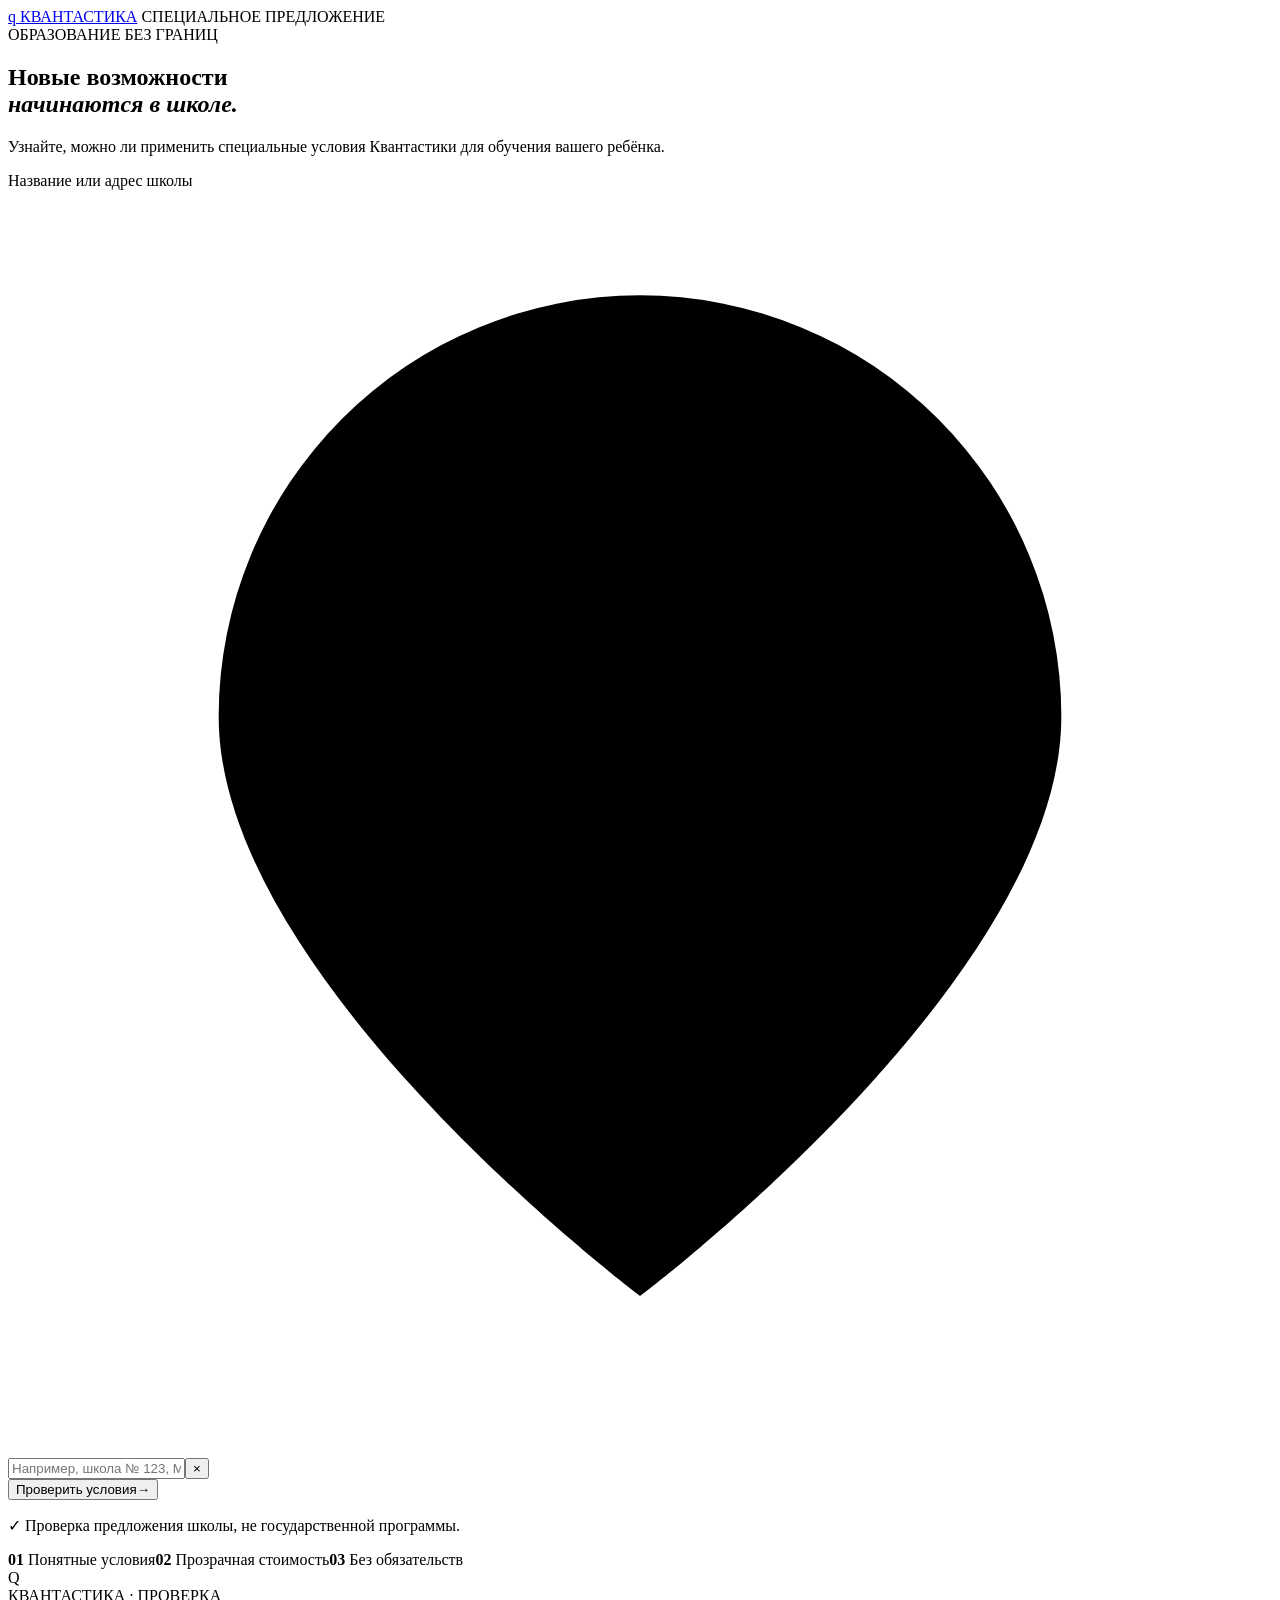
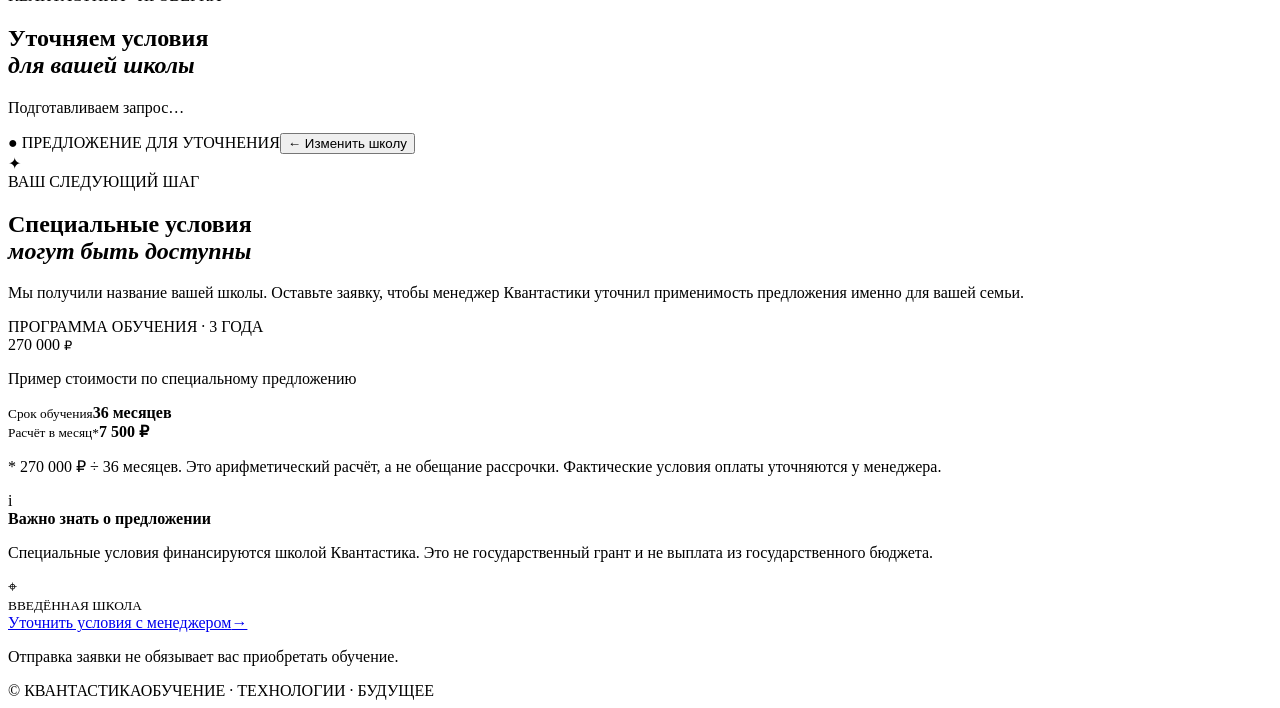
==== index.html @ 28f3853d "Add index.html" ====
<!doctype html>
<html lang="ru">
<head>
  <meta charset="UTF-8"><meta name="viewport" content="width=device-width,initial-scale=1">
  <meta name="theme-color" content="#090b12">
  <meta name="description" content="Проверьте доступность специальных условий обучения в Квантастике.">
  <title>Квантастика — специальные условия обучения</title>
  <link rel="preconnect" href="https://fonts.googleapis.com"><link rel="preconnect" href="https://fonts.gstatic.com" crossorigin>
  <link href="https://fonts.googleapis.com/css2?family=Manrope:wght@400;500;600;700;800&display=swap" rel="stylesheet">
  <link rel="stylesheet" href="styles.css">
</head>
<body>
  <div class="glow glow-a"></div><div class="glow glow-b"></div>
  <header class="topbar"><a class="brand" href="#"><span class="brand-icon">q</span> КВАНТАСТИКА</a><span class="top-label"><i></i> СПЕЦИАЛЬНОЕ ПРЕДЛОЖЕНИЕ</span></header>
  <main>
    <section class="hero" id="hero">
      <div class="eyebrow"><span></span> ОБРАЗОВАНИЕ БЕЗ ГРАНИЦ</div>
      <h1>Новые возможности<br><em>начинаются в школе.</em></h1>
      <p class="lead">Узнайте, можно ли применить специальные условия Квантастики для обучения вашего ребёнка.</p>
      <div class="search-card">
        <label for="school">Название или адрес школы</label>
        <div class="input-wrap"><svg viewBox="0 0 24 24"><path d="M20 10c0 5-8 11-8 11S4 15 4 10a8 8 0 1 1 16 0Z"/><circle cx="12" cy="10" r="2.5"/></svg><input id="school" placeholder="Например, школа № 123, Москва" autocomplete="off"><button id="clear" aria-label="Очистить">×</button></div>
        <button class="primary" id="check"><span>Проверить условия</span><b>→</b></button>
        <p class="fineprint">✓ Проверка предложения школы, не государственной программы.</p>
      </div>
      <div class="trust"><span><b>01</b> Понятные условия</span><span><b>02</b> Прозрачная стоимость</span><span><b>03</b> Без обязательств</span></div>
    </section>
    <section class="checking hidden" id="checking" aria-live="polite">
      <div class="orb"><div class="orb-core">Q</div><div class="ring"></div></div><div class="eyebrow centered">КВАНТАСТИКА · ПРОВЕРКА</div>
      <h2>Уточняем условия<br><em>для вашей школы</em></h2><p class="school-name" id="checkingName"></p>
      <div class="progress"><span id="progress"></span></div><p class="muted" id="status">Подготавливаем запрос…</p>
    </section>
    <section class="result hidden" id="result" aria-live="polite">
      <div class="result-nav"><span class="pill">● ПРЕДЛОЖЕНИЕ ДЛЯ УТОЧНЕНИЯ</span><button id="back" class="back">← Изменить школу</button></div>
      <div class="result-intro"><div class="spark">✦</div><div class="eyebrow centered">ВАШ СЛЕДУЮЩИЙ ШАГ</div><h2>Специальные условия<br><em>могут быть доступны</em></h2><p class="lead">Мы получили название вашей школы. Оставьте заявку, чтобы менеджер Квантастики уточнил применимость предложения именно для вашей семьи.</p></div>
      <div class="offer"><div class="offer-label">ПРОГРАММА ОБУЧЕНИЯ · 3 ГОДА</div><div class="price">270 000 <small>₽</small></div><p class="price-sub">Пример стоимости по специальному предложению</p><div class="offer-line"></div><div class="stats"><div><small>Срок обучения</small><strong>36 месяцев</strong></div><div><small>Расчёт в месяц*</small><strong>7 500 ₽</strong></div></div><p class="calc-note">* 270 000 ₽ ÷ 36 месяцев. Это арифметический расчёт, а не обещание рассрочки. Фактические условия оплаты уточняются у менеджера.</p></div>
      <div class="notice"><span class="info">i</span><div><strong>Важно знать о предложении</strong><p>Специальные условия финансируются школой Квантастика. Это не государственный грант и не выплата из государственного бюджета.</p></div></div>
      <div class="school-chip"><span>⌖</span><div><small>ВВЕДЁННАЯ ШКОЛА</small><strong id="resultName"></strong></div></div>
      <a class="primary contact" href="mailto:hello@kvantastika.ru?subject=Уточнение%20специальных%20условий"><span>Уточнить условия с менеджером</span><b>→</b></a><p class="endnote">Отправка заявки не обязывает вас приобретать обучение.</p>
    </section>
  </main>
  <footer><span>© КВАНТАСТИКА</span><span>ОБУЧЕНИЕ · ТЕХНОЛОГИИ · БУДУЩЕЕ</span></footer>
  <script src="app.js"></script>
</body></html>
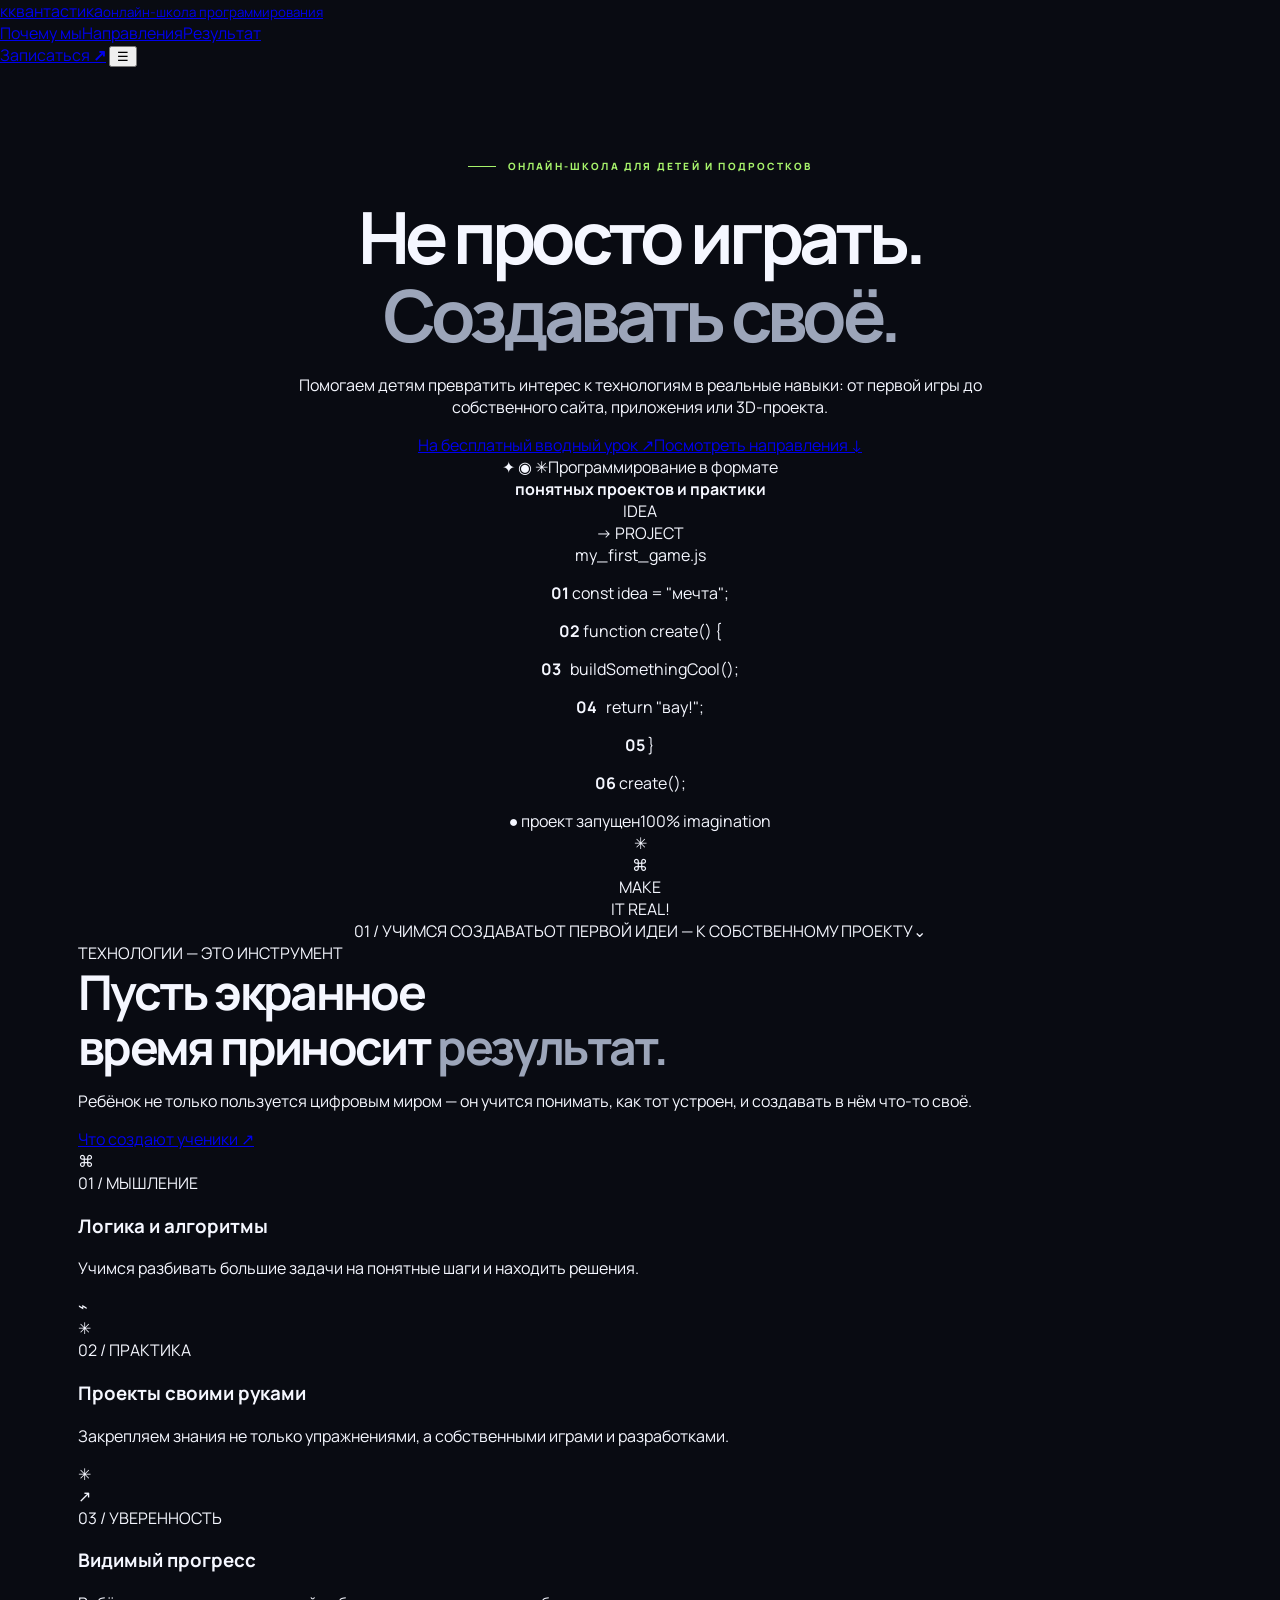
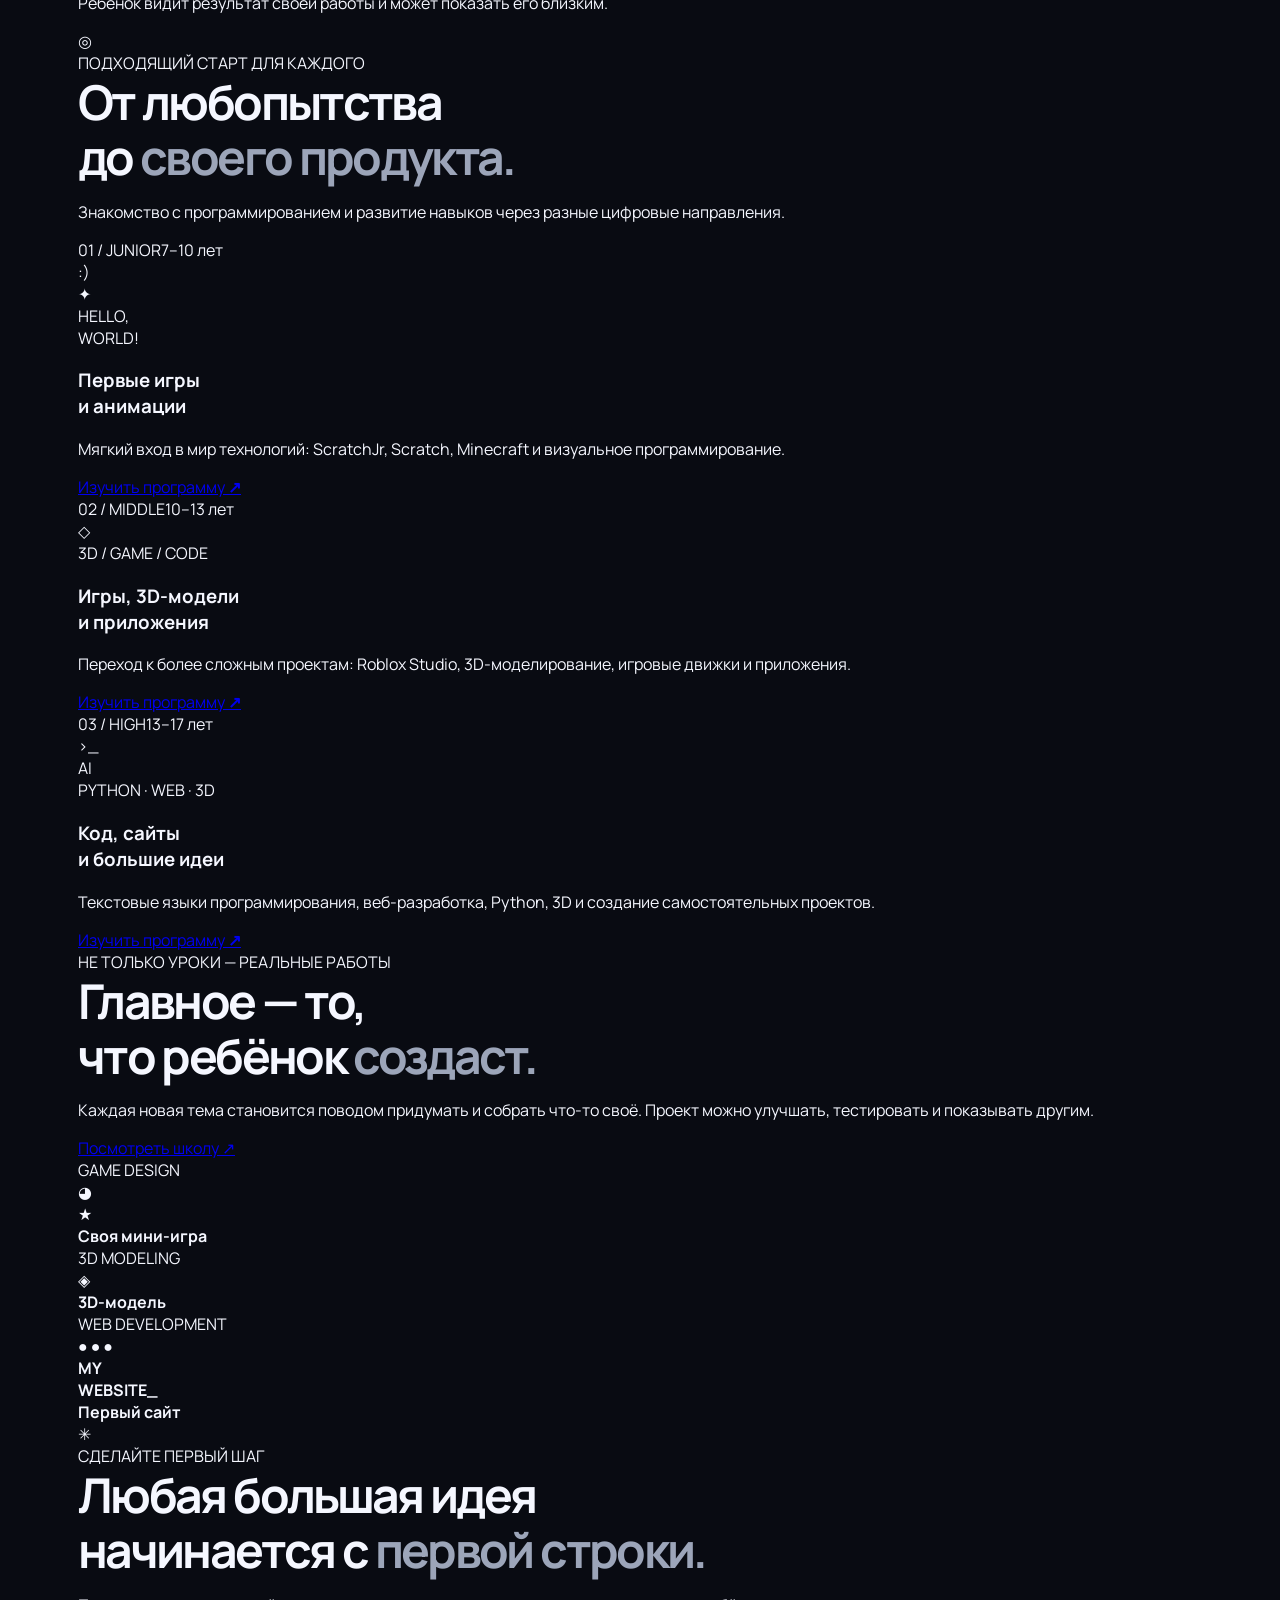
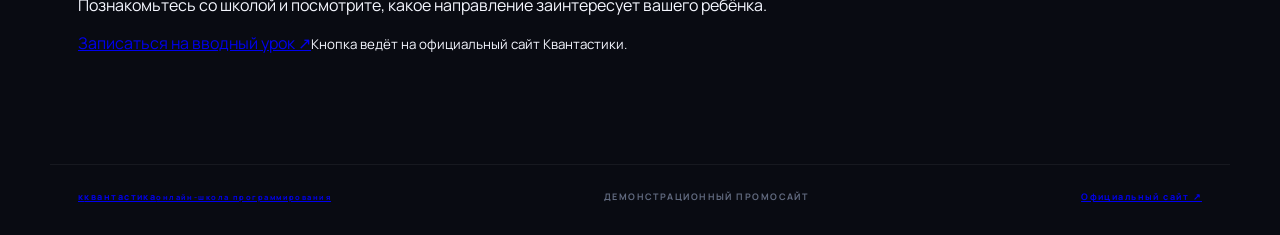
==== commit 3acd5301: "Redesign landing page inspired by Kvantastika brand" ====
--- a/index.html
+++ b/index.html
@@ -2,43 +2,65 @@
 <html lang="ru">
 <head>
   <meta charset="UTF-8"><meta name="viewport" content="width=device-width,initial-scale=1">
-  <meta name="theme-color" content="#090b12">
-  <meta name="description" content="Проверьте доступность специальных условий обучения в Квантастике.">
-  <title>Квантастика — специальные условия обучения</title>
+  <meta name="theme-color" content="#f7f5ef">
+  <meta name="description" content="Квантастика — онлайн-школа программирования для детей. Игры, сайты, приложения и 3D-проекты.">
+  <title>Квантастика — онлайн-школа программирования</title>
   <link rel="preconnect" href="https://fonts.googleapis.com"><link rel="preconnect" href="https://fonts.gstatic.com" crossorigin>
-  <link href="https://fonts.googleapis.com/css2?family=Manrope:wght@400;500;600;700;800&display=swap" rel="stylesheet">
+  <link href="https://fonts.googleapis.com/css2?family=Manrope:wght@400;500;600;700;800;900&display=swap" rel="stylesheet">
   <link rel="stylesheet" href="styles.css">
 </head>
 <body>
-  <div class="glow glow-a"></div><div class="glow glow-b"></div>
-  <header class="topbar"><a class="brand" href="#"><span class="brand-icon">q</span> КВАНТАСТИКА</a><span class="top-label"><i></i> СПЕЦИАЛЬНОЕ ПРЕДЛОЖЕНИЕ</span></header>
-  <main>
-    <section class="hero" id="hero">
-      <div class="eyebrow"><span></span> ОБРАЗОВАНИЕ БЕЗ ГРАНИЦ</div>
-      <h1>Новые возможности<br><em>начинаются в школе.</em></h1>
-      <p class="lead">Узнайте, можно ли применить специальные условия Квантастики для обучения вашего ребёнка.</p>
-      <div class="search-card">
-        <label for="school">Название или адрес школы</label>
-        <div class="input-wrap"><svg viewBox="0 0 24 24"><path d="M20 10c0 5-8 11-8 11S4 15 4 10a8 8 0 1 1 16 0Z"/><circle cx="12" cy="10" r="2.5"/></svg><input id="school" placeholder="Например, школа № 123, Москва" autocomplete="off"><button id="clear" aria-label="Очистить">×</button></div>
-        <button class="primary" id="check"><span>Проверить условия</span><b>→</b></button>
-        <p class="fineprint">✓ Проверка предложения школы, не государственной программы.</p>
-      </div>
-      <div class="trust"><span><b>01</b> Понятные условия</span><span><b>02</b> Прозрачная стоимость</span><span><b>03</b> Без обязательств</span></div>
-    </section>
-    <section class="checking hidden" id="checking" aria-live="polite">
-      <div class="orb"><div class="orb-core">Q</div><div class="ring"></div></div><div class="eyebrow centered">КВАНТАСТИКА · ПРОВЕРКА</div>
-      <h2>Уточняем условия<br><em>для вашей школы</em></h2><p class="school-name" id="checkingName"></p>
-      <div class="progress"><span id="progress"></span></div><p class="muted" id="status">Подготавливаем запрос…</p>
-    </section>
-    <section class="result hidden" id="result" aria-live="polite">
-      <div class="result-nav"><span class="pill">● ПРЕДЛОЖЕНИЕ ДЛЯ УТОЧНЕНИЯ</span><button id="back" class="back">← Изменить школу</button></div>
-      <div class="result-intro"><div class="spark">✦</div><div class="eyebrow centered">ВАШ СЛЕДУЮЩИЙ ШАГ</div><h2>Специальные условия<br><em>могут быть доступны</em></h2><p class="lead">Мы получили название вашей школы. Оставьте заявку, чтобы менеджер Квантастики уточнил применимость предложения именно для вашей семьи.</p></div>
-      <div class="offer"><div class="offer-label">ПРОГРАММА ОБУЧЕНИЯ · 3 ГОДА</div><div class="price">270 000 <small>₽</small></div><p class="price-sub">Пример стоимости по специальному предложению</p><div class="offer-line"></div><div class="stats"><div><small>Срок обучения</small><strong>36 месяцев</strong></div><div><small>Расчёт в месяц*</small><strong>7 500 ₽</strong></div></div><p class="calc-note">* 270 000 ₽ ÷ 36 месяцев. Это арифметический расчёт, а не обещание рассрочки. Фактические условия оплаты уточняются у менеджера.</p></div>
-      <div class="notice"><span class="info">i</span><div><strong>Важно знать о предложении</strong><p>Специальные условия финансируются школой Квантастика. Это не государственный грант и не выплата из государственного бюджета.</p></div></div>
-      <div class="school-chip"><span>⌖</span><div><small>ВВЕДЁННАЯ ШКОЛА</small><strong id="resultName"></strong></div></div>
-      <a class="primary contact" href="mailto:hello@kvantastika.ru?subject=Уточнение%20специальных%20условий"><span>Уточнить условия с менеджером</span><b>→</b></a><p class="endnote">Отправка заявки не обязывает вас приобретать обучение.</p>
-    </section>
-  </main>
-  <footer><span>© КВАНТАСТИКА</span><span>ОБУЧЕНИЕ · ТЕХНОЛОГИИ · БУДУЩЕЕ</span></footer>
-  <script src="app.js"></script>
+<header class="header">
+  <a class="logo" href="#"><span class="logo-mark">к</span><span>квантастика<small>онлайн-школа программирования</small></span></a>
+  <nav class="nav"><a href="#why">Почему мы</a><a href="#courses">Направления</a><a href="#projects">Результат</a></nav>
+  <a class="header-cta" href="https://kvantastica.ru/" target="_blank" rel="noreferrer">Записаться <b>↗</b></a>
+  <button class="menu-toggle" id="menuToggle" aria-label="Открыть меню">☰</button>
+</header>
+<main>
+  <section class="hero">
+    <div class="hero-copy">
+      <div class="eyebrow"><span></span> ОНЛАЙН-ШКОЛА ДЛЯ ДЕТЕЙ И ПОДРОСТКОВ</div>
+      <h1>Не просто играть.<br><em>Создавать своё.</em></h1>
+      <p class="hero-lead">Помогаем детям превратить интерес к технологиям в реальные навыки: от первой игры до собственного сайта, приложения или 3D-проекта.</p>
+      <div class="hero-actions"><a class="btn btn-dark" href="https://kvantastica.ru/" target="_blank" rel="noreferrer">На бесплатный вводный урок <span>↗</span></a><a class="text-link" href="#courses">Посмотреть направления <span>↓</span></a></div>
+      <div class="hero-note"><span class="avatars">✦ ◉ ✳</span><span>Программирование в формате<br><b>понятных проектов и практики</b></span></div>
+    </div>
+    <div class="hero-art" aria-label="Иллюстрация цифрового творчества">
+      <div class="art-orbit orbit-one"></div><div class="art-orbit orbit-two"></div>
+      <div class="sticker sticker-top">IDEA<br>→ PROJECT</div>
+      <div class="code-window"><div class="window-bar"><i></i><i></i><i></i><span>my_first_game.js</span></div><div class="code-lines"><p><b>01</b> <span class="purple">const</span> idea = <span class="orange">"мечта"</span>;</p><p><b>02</b> <span class="purple">function</span> <span class="blue">create</span>() {</p><p><b>03</b> &nbsp; <span class="green">buildSomethingCool</span>();</p><p><b>04</b> &nbsp; <span class="purple">return</span> <span class="orange">"вау!"</span>;</p><p><b>05</b> }</p><p><b>06</b> <span class="blue">create</span>(); <span class="cursor"></span></p></div><div class="window-footer"><span>● проект запущен</span><span>100% imagination</span></div></div>
+      <div class="cube cube-a">✳</div><div class="cube cube-b">⌘</div><div class="sticker sticker-bottom">MAKE<br>IT REAL!</div>
+    </div>
+    <div class="hero-bottom"><span>01 / УЧИМСЯ СОЗДАВАТЬ</span><span>ОТ ПЕРВОЙ ИДЕИ — К СОБСТВЕННОМУ ПРОЕКТУ</span><span>⌄</span></div>
+  </section>
+
+  <section class="intro section" id="why">
+    <div class="section-kicker">ТЕХНОЛОГИИ — ЭТО ИНСТРУМЕНТ</div>
+    <div class="intro-grid"><h2>Пусть экранное<br>время приносит <em>результат.</em></h2><div><p>Ребёнок не только пользуется цифровым миром — он учится понимать, как тот устроен, и создавать в нём что-то своё.</p><a class="under-link" href="#projects">Что создают ученики <span>↗</span></a></div></div>
+    <div class="benefit-grid">
+      <article class="benefit benefit-lilac"><div class="benefit-icon">⌘</div><span>01 / МЫШЛЕНИЕ</span><h3>Логика и алгоритмы</h3><p>Учимся разбивать большие задачи на понятные шаги и находить решения.</p><div class="benefit-doodle">⌁</div></article>
+      <article class="benefit benefit-yellow"><div class="benefit-icon">✳</div><span>02 / ПРАКТИКА</span><h3>Проекты своими руками</h3><p>Закрепляем знания не только упражнениями, а собственными играми и разработками.</p><div class="benefit-doodle">✳</div></article>
+      <article class="benefit benefit-mint"><div class="benefit-icon">↗</div><span>03 / УВЕРЕННОСТЬ</span><h3>Видимый прогресс</h3><p>Ребёнок видит результат своей работы и может показать его близким.</p><div class="benefit-doodle">◎</div></article>
+    </div>
+  </section>
+
+  <section class="courses section" id="courses">
+    <div class="section-kicker">ПОДХОДЯЩИЙ СТАРТ ДЛЯ КАЖДОГО</div>
+    <div class="section-heading"><h2>От любопытства<br>до <em>своего продукта.</em></h2><p>Знакомство с программированием и развитие навыков через разные цифровые направления.</p></div>
+    <div class="course-grid">
+      <article class="course course-junior"><div class="course-top"><span>01 / JUNIOR</span><span class="age">7–10 лет</span></div><div class="course-visual visual-junior"><div class="pixel-face">:)</div><div class="pixel-star">✦</div><div class="pixel-caption">HELLO,<br>WORLD!</div></div><h3>Первые игры<br>и анимации</h3><p>Мягкий вход в мир технологий: ScratchJr, Scratch, Minecraft и визуальное программирование.</p><a href="https://kvantastica.ru/" target="_blank" rel="noreferrer">Изучить программу <b>↗</b></a></article>
+      <article class="course course-middle"><div class="course-top"><span>02 / MIDDLE</span><span class="age">10–13 лет</span></div><div class="course-visual visual-middle"><div class="wire-cube">◇</div><div class="wire-orbit"></div><div class="visual-tag">3D / GAME / CODE</div></div><h3>Игры, 3D-модели<br>и приложения</h3><p>Переход к более сложным проектам: Roblox Studio, 3D-моделирование, игровые движки и приложения.</p><a href="https://kvantastica.ru/" target="_blank" rel="noreferrer">Изучить программу <b>↗</b></a></article>
+      <article class="course course-high"><div class="course-top"><span>03 / HIGH</span><span class="age">13–17 лет</span></div><div class="course-visual visual-high"><div class="terminal">&gt;_</div><div class="terminal-orbit">AI</div><div class="visual-tag">PYTHON · WEB · 3D</div></div><h3>Код, сайты<br>и большие идеи</h3><p>Текстовые языки программирования, веб-разработка, Python, 3D и создание самостоятельных проектов.</p><a href="https://kvantastica.ru/" target="_blank" rel="noreferrer">Изучить программу <b>↗</b></a></article>
+    </div>
+  </section>
+
+  <section class="projects section" id="projects">
+    <div class="project-copy"><div class="section-kicker">НЕ ТОЛЬКО УРОКИ — РЕАЛЬНЫЕ РАБОТЫ</div><h2>Главное — то,<br>что ребёнок <em>создаст.</em></h2><p>Каждая новая тема становится поводом придумать и собрать что-то своё. Проект можно улучшать, тестировать и показывать другим.</p><a class="btn btn-light" href="https://kvantastica.ru/" target="_blank" rel="noreferrer">Посмотреть школу <span>↗</span></a></div>
+    <div class="project-collage"><div class="project-card project-game"><span>GAME DESIGN</span><div class="game-screen"><div class="game-sun"></div><div class="game-platform"></div><div class="game-character">◕</div><div class="game-coin">★</div></div><b>Своя мини-игра</b></div><div class="project-card project-3d"><span>3D MODELING</span><div class="model-shape">◈</div><b>3D-модель</b></div><div class="project-card project-code"><span>WEB DEVELOPMENT</span><div class="browser-mock"><div>● ● ●</div><strong>MY<br>WEBSITE<span>_</span></strong></div><b>Первый сайт</b></div></div>
+  </section>
+
+  <section class="final-cta"><div class="cta-spark">✳</div><div class="section-kicker">СДЕЛАЙТЕ ПЕРВЫЙ ШАГ</div><h2>Любая большая идея<br>начинается с <em>первой строки.</em></h2><p>Познакомьтесь со школой и посмотрите, какое направление заинтересует вашего ребёнка.</p><a class="btn btn-dark" href="https://kvantastica.ru/" target="_blank" rel="noreferrer">Записаться на вводный урок <span>↗</span></a><small>Кнопка ведёт на официальный сайт Квантастики.</small></section>
+</main>
+<footer><a class="logo footer-logo" href="#"><span class="logo-mark">к</span><span>квантастика<small>онлайн-школа программирования</small></span></a><span>ДЕМОНСТРАЦИОННЫЙ ПРОМОСАЙТ</span><a href="https://kvantastica.ru/" target="_blank" rel="noreferrer">Официальный сайт ↗</a></footer>
+<script src="app.js"></script>
 </body></html>
--- a/styles.css
+++ b/styles.css
@@ -0,0 +1 @@
+*{box-sizing:border-box} :root{--bg:#090b12;--fg:#f5f7ff;--muted:#9299ad;--line:rgba(255,255,255,.1);--lime:#a7f36b}body{margin:0;min-height:100vh;background:var(--bg);color:var(--fg);font-family:Manrope,Arial,sans-serif;overflow-x:hidden}.glow{position:fixed;z-index:-1;pointer-events:none;filter:blur(100px);border-radius:50%;opacity:.16}.glow-a{width:420px;height:420px;background:#5266ff;top:80px;left:-180px}.glow-b{width:500px;height:500px;background:#55c99a;right:-250px;top:360px;opacity:.1}.topbar{height:84px;max-width:1180px;margin:auto;padding:0 28px;display:flex;align-items:center;justify-content:space-between;border-bottom:1px solid rgba(255,255,255,.06)}.brand{display:flex;gap:11px;align-items:center;color:white;text-decoration:none;font-size:13px;font-weight:800;letter-spacing:.14em}.brand-icon{width:31px;height:31px;border-radius:10px;background:var(--lime);color:#10150d;display:grid;place-items:center;font-size:22px}.top-label{font-size:10px;letter-spacing:.16em;color:#aab1c3;font-weight:700}.top-label i{display:inline-block;width:7px;height:7px;border-radius:50%;background:var(--lime);margin-right:9px;box-shadow:0 0 14px var(--lime)}main{max-width:1180px;margin:auto;padding:92px 28px 110px}.hero{max-width:760px;margin:auto;text-align:center;animation:rise .7s ease both}.eyebrow{font-size:10px;letter-spacing:.22em;font-weight:800;color:var(--lime);display:flex;align-items:center;justify-content:center;gap:12px}.eyebrow>span{height:1px;width:28px;background:var(--lime)}h1{font-size:clamp(42px,6vw,72px);line-height:1.08;letter-spacing:-.065em;margin:25px 0 20px;font-weight:700}h1 em,h2 em{font-style:normal;color:#9ca5b9}.lead{font-size:15px;line-height:1.8;color:var(--muted);max-width:590px;margin:0 auto}.search-card{max-width:610px;margin:42px auto 0;padding:25px;background:linear-gradient(145deg,rgba(28,34,51,.9),rgba(16,19,30,.82));border:1px solid rgba(255,255,255,.12);border-radius:22px;text-align:left;box-shadow:0 24px 90px #0005;backdrop-filter:blur(18px)}label{display:block;font-size:12px;color:#dce1ed;font-weight:700;margin-bottom:12px}.input-wrap{height:58px;border:1px solid rgba(255,255,255,.14);border-radius:12px;background:#05080f80;display:flex;align-items:center;padding:0 15px;gap:12px}.input-wrap:focus-within{border-color:#a7f36bb3;box-shadow:0 0 0 3px #a7f36b14}.input-wrap svg{width:19px;stroke:#8992a8;fill:none;stroke-width:1.6;flex:none}.input-wrap input{border:0;outline:0;background:transparent;color:white;width:100%;font:500 13px Manrope}.input-wrap input::placeholder{color:#687186}.input-wrap button{display:none;border:0;background:none;color:#8992a8;font-size:22px;cursor:pointer}.primary{height:58px;border:0;border-radius:12px;background:var(--lime);color:#10150d;font:800 13px Manrope;display:flex;align-items:center;justify-content:center;gap:14px;width:100%;margin-top:14px;text-decoration:none;cursor:pointer;transition:.2s}.primary:hover{transform:translateY(-2px);filter:brightness(1.06)}.primary b{font-size:20px}.fineprint{text-align:center;font-size:10px;color:#81899d;margin:15px 0 0}.fineprint:first-letter{color:var(--lime)}.trust{display:flex;justify-content:center;gap:36px;margin-top:42px;color:#9299ad;font-size:11px}.trust b{color:var(--lime);font-size:10px;margin-right:8px}.hidden{display:none!important}.checking,.result{max-width:720px;margin:0 auto;animation:rise .55s ease both}.checking{text-align:center;padding:30px 0}.orb{width:112px;height:112px;margin:0 auto 30px;position:relative;display:grid;place-items:center}.orb-core{width:62px;height:62px;border-radius:22px;background:linear-gradient(145deg,#b9ff82,#6dcf9d);color:#10150d;font-size:30px;font-weight:800;display:grid;place-items:center;box-shadow:0 0 55px #a7f36b40}.ring{position:absolute;inset:0;border:1px solid #a7f36b47;border-radius:50%;animation:pulse 1.6s ease-out infinite}.ring:after{content:"";position:absolute;inset:10px;border:1px dashed #a7f36b80;border-radius:50%}.centered{margin-bottom:18px}h2{font-size:clamp(32px,5vw,48px);line-height:1.15;letter-spacing:-.055em;margin:0 0 15px}.school-name{color:var(--lime);font-size:13px}.progress{height:4px;max-width:390px;background:#202637;border-radius:8px;margin:35px auto 16px;overflow:hidden}.progress span{display:block;width:0;height:100%;background:var(--lime);transition:width .35s}.muted{font-size:11px;color:var(--muted)}.result-nav{display:flex;justify-content:space-between;align-items:center;margin-bottom:44px}.pill{font-size:9px;letter-spacing:.13em;font-weight:800;color:var(--lime);border:1px solid #a7f36b3d;background:#a7f36b12;padding:10px 13px;border-radius:30px}.back{border:0;background:none;color:#9ca5b9;font:600 11px Manrope;cursor:pointer}.result-intro{text-align:center}.spark{width:48px;height:48px;margin:0 auto 22px;border:1px solid #a7f36b40;background:#a7f36b14;border-radius:16px;color:var(--lime);display:grid;place-items:center;font-size:23px}.result-intro .lead{font-size:13px}.offer{margin:35px 0 16px;padding:30px;border:1px solid #a7f36b40;border-radius:20px;background:linear-gradient(145deg,#222f28b8,#12181fe0);box-shadow:0 18px 70px #0003}.offer-label{font-size:9px;letter-spacing:.18em;color:#b5c4b1;font-weight:800}.price{font-size:clamp(46px,8vw,64px);font-weight:800;letter-spacing:-.07em;margin:12px 0 0}.price small{font-size:.5em;color:var(--lime)}.price-sub{font-size:11px;color:#a5afaa;margin:0}.offer-line{height:1px;background:#ffffff1a;margin:25px 0}.stats{display:grid;grid-template-columns:1fr 1fr;gap:20px}.stats div{display:flex;flex-direction:column;gap:7px}.stats small{font-size:10px;color:#9ca99e}.stats strong{font-size:17px}.calc-note{font-size:9px;line-height:1.7;color:#89958d;margin:23px 0 0}.notice{display:flex;gap:14px;padding:19px;border:1px solid var(--line);background:#ffffff09;border-radius:14px}.info{width:23px;height:23px;border-radius:50%;border:1px solid #8893a9;color:#aeb8ca;display:grid;place-items:center;font-size:12px;flex:none}.notice strong{font-size:11px}.notice p{font-size:10px;line-height:1.7;color:#9ca5b9;margin:5px 0 0}.school-chip{display:flex;align-items:center;gap:13px;margin:23px 0;padding:15px 17px;border-radius:13px;background:#ffffff09;border:1px solid var(--line)}.school-chip>span{color:var(--lime);font-size:20px}.school-chip div{display:flex;flex-direction:column;gap:4px;min-width:0}.school-chip small{font-size:8px;letter-spacing:.15em;color:#81899d}.school-chip strong{font-size:12px;overflow-wrap:anywhere}.contact{margin-top:15px}.endnote{text-align:center;font-size:9px;color:#778095;margin-top:14px}footer{max-width:1180px;margin:auto;padding:25px 28px 32px;border-top:1px solid #ffffff0f;display:flex;justify-content:space-between;color:#626b80;font-size:9px;letter-spacing:.16em;font-weight:700}@keyframes rise{from{opacity:0;transform:translateY(16px)}to{opacity:1;transform:translateY(0)}}@keyframes pulse{0%{transform:scale(.8);opacity:0}35%{opacity:1}100%{transform:scale(1.2);opacity:0}}@media(max-width:650px){.topbar{height:70px;padding:0 20px}.top-label{font-size:8px;letter-spacing:.1em}main{padding:70px 20px 80px}h1{font-size:43px}.lead{font-size:13px}.search-card{padding:19px;margin-top:32px}.trust{gap:15px;flex-wrap:wrap;font-size:9px}footer{padding:22px 20px;gap:15px;font-size:8px}.result-nav{margin-bottom:35px}.offer{padding:23px}}@media(prefers-reduced-motion:reduce){*,*:before,*:after{animation-duration:.01ms!important;animation-iteration-count:1!important;scroll-behavior:auto!important;transition-duration:.01ms!important}}
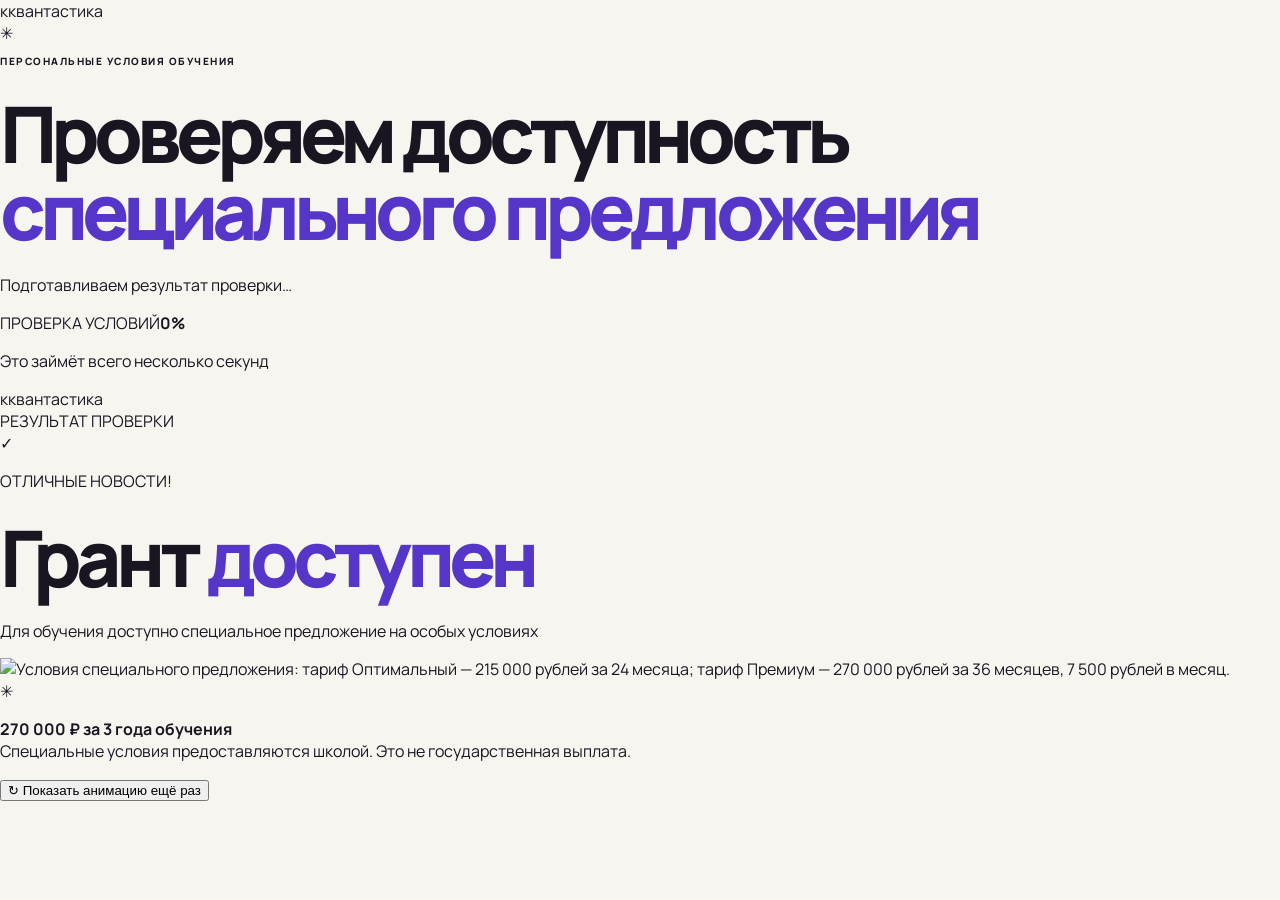
==== commit 66d4e417: "Replace school landing page with standalone grant result flow" ====
--- a/index.html
+++ b/index.html
@@ -1,66 +1,38 @@
 <!doctype html>
 <html lang="ru">
 <head>
-  <meta charset="UTF-8"><meta name="viewport" content="width=device-width,initial-scale=1">
-  <meta name="theme-color" content="#f7f5ef">
-  <meta name="description" content="Квантастика — онлайн-школа программирования для детей. Игры, сайты, приложения и 3D-проекты.">
-  <title>Квантастика — онлайн-школа программирования</title>
-  <link rel="preconnect" href="https://fonts.googleapis.com"><link rel="preconnect" href="https://fonts.gstatic.com" crossorigin>
+  <meta charset="UTF-8">
+  <meta name="viewport" content="width=device-width, initial-scale=1">
+  <meta name="theme-color" content="#fff5df">
+  <meta name="description" content="Демонстрация доступности специального предложения на обучение — 270 000 ₽ за 3 года.">
+  <title>Результат проверки — грант доступен</title>
+  <link rel="preconnect" href="https://fonts.googleapis.com">
+  <link rel="preconnect" href="https://fonts.gstatic.com" crossorigin>
   <link href="https://fonts.googleapis.com/css2?family=Manrope:wght@400;500;600;700;800;900&display=swap" rel="stylesheet">
   <link rel="stylesheet" href="styles.css">
 </head>
 <body>
-<header class="header">
-  <a class="logo" href="#"><span class="logo-mark">к</span><span>квантастика<small>онлайн-школа программирования</small></span></a>
-  <nav class="nav"><a href="#why">Почему мы</a><a href="#courses">Направления</a><a href="#projects">Результат</a></nav>
-  <a class="header-cta" href="https://kvantastica.ru/" target="_blank" rel="noreferrer">Записаться <b>↗</b></a>
-  <button class="menu-toggle" id="menuToggle" aria-label="Открыть меню">☰</button>
-</header>
-<main>
-  <section class="hero">
-    <div class="hero-copy">
-      <div class="eyebrow"><span></span> ОНЛАЙН-ШКОЛА ДЛЯ ДЕТЕЙ И ПОДРОСТКОВ</div>
-      <h1>Не просто играть.<br><em>Создавать своё.</em></h1>
-      <p class="hero-lead">Помогаем детям превратить интерес к технологиям в реальные навыки: от первой игры до собственного сайта, приложения или 3D-проекта.</p>
-      <div class="hero-actions"><a class="btn btn-dark" href="https://kvantastica.ru/" target="_blank" rel="noreferrer">На бесплатный вводный урок <span>↗</span></a><a class="text-link" href="#courses">Посмотреть направления <span>↓</span></a></div>
-      <div class="hero-note"><span class="avatars">✦ ◉ ✳</span><span>Программирование в формате<br><b>понятных проектов и практики</b></span></div>
-    </div>
-    <div class="hero-art" aria-label="Иллюстрация цифрового творчества">
-      <div class="art-orbit orbit-one"></div><div class="art-orbit orbit-two"></div>
-      <div class="sticker sticker-top">IDEA<br>→ PROJECT</div>
-      <div class="code-window"><div class="window-bar"><i></i><i></i><i></i><span>my_first_game.js</span></div><div class="code-lines"><p><b>01</b> <span class="purple">const</span> idea = <span class="orange">"мечта"</span>;</p><p><b>02</b> <span class="purple">function</span> <span class="blue">create</span>() {</p><p><b>03</b> &nbsp; <span class="green">buildSomethingCool</span>();</p><p><b>04</b> &nbsp; <span class="purple">return</span> <span class="orange">"вау!"</span>;</p><p><b>05</b> }</p><p><b>06</b> <span class="blue">create</span>(); <span class="cursor"></span></p></div><div class="window-footer"><span>● проект запущен</span><span>100% imagination</span></div></div>
-      <div class="cube cube-a">✳</div><div class="cube cube-b">⌘</div><div class="sticker sticker-bottom">MAKE<br>IT REAL!</div>
-    </div>
-    <div class="hero-bottom"><span>01 / УЧИМСЯ СОЗДАВАТЬ</span><span>ОТ ПЕРВОЙ ИДЕИ — К СОБСТВЕННОМУ ПРОЕКТУ</span><span>⌄</span></div>
-  </section>
+  <main class="stage">
+    <section class="loading-screen" id="loadingScreen" aria-live="polite">
+      <div class="brand"><span class="brand-mark">к</span><span>квантастика</span></div>
+      <div class="loading-orbit"><span class="orbit-dot"></span><span class="orbit-core">✳</span></div>
+      <p class="eyebrow">ПЕРСОНАЛЬНЫЕ УСЛОВИЯ ОБУЧЕНИЯ</p>
+      <h1>Проверяем доступность<br><em>специального предложения</em></h1>
+      <p class="loading-copy" id="loadingCopy">Подготавливаем результат проверки…</p>
+      <div class="progress"><span id="progressBar"></span></div>
+      <div class="progress-meta"><span>ПРОВЕРКА УСЛОВИЙ</span><strong id="progressValue">0%</strong></div>
+      <p class="loading-foot">Это займёт всего несколько секунд</p>
+    </section>
 
-  <section class="intro section" id="why">
-    <div class="section-kicker">ТЕХНОЛОГИИ — ЭТО ИНСТРУМЕНТ</div>
-    <div class="intro-grid"><h2>Пусть экранное<br>время приносит <em>результат.</em></h2><div><p>Ребёнок не только пользуется цифровым миром — он учится понимать, как тот устроен, и создавать в нём что-то своё.</p><a class="under-link" href="#projects">Что создают ученики <span>↗</span></a></div></div>
-    <div class="benefit-grid">
-      <article class="benefit benefit-lilac"><div class="benefit-icon">⌘</div><span>01 / МЫШЛЕНИЕ</span><h3>Логика и алгоритмы</h3><p>Учимся разбивать большие задачи на понятные шаги и находить решения.</p><div class="benefit-doodle">⌁</div></article>
-      <article class="benefit benefit-yellow"><div class="benefit-icon">✳</div><span>02 / ПРАКТИКА</span><h3>Проекты своими руками</h3><p>Закрепляем знания не только упражнениями, а собственными играми и разработками.</p><div class="benefit-doodle">✳</div></article>
-      <article class="benefit benefit-mint"><div class="benefit-icon">↗</div><span>03 / УВЕРЕННОСТЬ</span><h3>Видимый прогресс</h3><p>Ребёнок видит результат своей работы и может показать его близким.</p><div class="benefit-doodle">◎</div></article>
-    </div>
-  </section>
-
-  <section class="courses section" id="courses">
-    <div class="section-kicker">ПОДХОДЯЩИЙ СТАРТ ДЛЯ КАЖДОГО</div>
-    <div class="section-heading"><h2>От любопытства<br>до <em>своего продукта.</em></h2><p>Знакомство с программированием и развитие навыков через разные цифровые направления.</p></div>
-    <div class="course-grid">
-      <article class="course course-junior"><div class="course-top"><span>01 / JUNIOR</span><span class="age">7–10 лет</span></div><div class="course-visual visual-junior"><div class="pixel-face">:)</div><div class="pixel-star">✦</div><div class="pixel-caption">HELLO,<br>WORLD!</div></div><h3>Первые игры<br>и анимации</h3><p>Мягкий вход в мир технологий: ScratchJr, Scratch, Minecraft и визуальное программирование.</p><a href="https://kvantastica.ru/" target="_blank" rel="noreferrer">Изучить программу <b>↗</b></a></article>
-      <article class="course course-middle"><div class="course-top"><span>02 / MIDDLE</span><span class="age">10–13 лет</span></div><div class="course-visual visual-middle"><div class="wire-cube">◇</div><div class="wire-orbit"></div><div class="visual-tag">3D / GAME / CODE</div></div><h3>Игры, 3D-модели<br>и приложения</h3><p>Переход к более сложным проектам: Roblox Studio, 3D-моделирование, игровые движки и приложения.</p><a href="https://kvantastica.ru/" target="_blank" rel="noreferrer">Изучить программу <b>↗</b></a></article>
-      <article class="course course-high"><div class="course-top"><span>03 / HIGH</span><span class="age">13–17 лет</span></div><div class="course-visual visual-high"><div class="terminal">&gt;_</div><div class="terminal-orbit">AI</div><div class="visual-tag">PYTHON · WEB · 3D</div></div><h3>Код, сайты<br>и большие идеи</h3><p>Текстовые языки программирования, веб-разработка, Python, 3D и создание самостоятельных проектов.</p><a href="https://kvantastica.ru/" target="_blank" rel="noreferrer">Изучить программу <b>↗</b></a></article>
-    </div>
-  </section>
-
-  <section class="projects section" id="projects">
-    <div class="project-copy"><div class="section-kicker">НЕ ТОЛЬКО УРОКИ — РЕАЛЬНЫЕ РАБОТЫ</div><h2>Главное — то,<br>что ребёнок <em>создаст.</em></h2><p>Каждая новая тема становится поводом придумать и собрать что-то своё. Проект можно улучшать, тестировать и показывать другим.</p><a class="btn btn-light" href="https://kvantastica.ru/" target="_blank" rel="noreferrer">Посмотреть школу <span>↗</span></a></div>
-    <div class="project-collage"><div class="project-card project-game"><span>GAME DESIGN</span><div class="game-screen"><div class="game-sun"></div><div class="game-platform"></div><div class="game-character">◕</div><div class="game-coin">★</div></div><b>Своя мини-игра</b></div><div class="project-card project-3d"><span>3D MODELING</span><div class="model-shape">◈</div><b>3D-модель</b></div><div class="project-card project-code"><span>WEB DEVELOPMENT</span><div class="browser-mock"><div>● ● ●</div><strong>MY<br>WEBSITE<span>_</span></strong></div><b>Первый сайт</b></div></div>
-  </section>
-
-  <section class="final-cta"><div class="cta-spark">✳</div><div class="section-kicker">СДЕЛАЙТЕ ПЕРВЫЙ ШАГ</div><h2>Любая большая идея<br>начинается с <em>первой строки.</em></h2><p>Познакомьтесь со школой и посмотрите, какое направление заинтересует вашего ребёнка.</p><a class="btn btn-dark" href="https://kvantastica.ru/" target="_blank" rel="noreferrer">Записаться на вводный урок <span>↗</span></a><small>Кнопка ведёт на официальный сайт Квантастики.</small></section>
-</main>
-<footer><a class="logo footer-logo" href="#"><span class="logo-mark">к</span><span>квантастика<small>онлайн-школа программирования</small></span></a><span>ДЕМОНСТРАЦИОННЫЙ ПРОМОСАЙТ</span><a href="https://kvantastica.ru/" target="_blank" rel="noreferrer">Официальный сайт ↗</a></footer>
-<script src="app.js"></script>
-</body></html>+    <section class="result-screen" id="resultScreen" aria-hidden="true">
+      <div class="result-top"><div class="brand"><span class="brand-mark">к</span><span>квантастика</span></div><span class="result-label"><i></i> РЕЗУЛЬТАТ ПРОВЕРКИ</span></div>
+      <div class="success-heading"><span class="success-icon">✓</span><div><p>ОТЛИЧНЫЕ НОВОСТИ!</p><h1>Грант <em>доступен</em></h1></div></div>
+      <p class="result-subtitle">Для обучения доступно специальное предложение на особых условиях</p>
+      <div class="offer-frame"><img src="grant-offer.svg" alt="Условия специального предложения: тариф Оптимальный — 215 000 рублей за 24 месяца; тариф Премиум — 270 000 рублей за 36 месяцев, 7 500 рублей в месяц."></div>
+      <div class="bottom-note"><span class="note-star">✳</span><p><strong>270 000 ₽ за 3 года обучения</strong><br>Специальные условия предоставляются школой. Это не государственная выплата.</p></div>
+      <button class="replay" id="replayButton" type="button">↻ Показать анимацию ещё раз</button>
+    </section>
+  </main>
+  <script src="app.js"></script>
+</body>
+</html>
--- a/styles.css
+++ b/styles.css
@@ -1 +1 @@
-*{box-sizing:border-box} :root{--bg:#090b12;--fg:#f5f7ff;--muted:#9299ad;--line:rgba(255,255,255,.1);--lime:#a7f36b}body{margin:0;min-height:100vh;background:var(--bg);color:var(--fg);font-family:Manrope,Arial,sans-serif;overflow-x:hidden}.glow{position:fixed;z-index:-1;pointer-events:none;filter:blur(100px);border-radius:50%;opacity:.16}.glow-a{width:420px;height:420px;background:#5266ff;top:80px;left:-180px}.glow-b{width:500px;height:500px;background:#55c99a;right:-250px;top:360px;opacity:.1}.topbar{height:84px;max-width:1180px;margin:auto;padding:0 28px;display:flex;align-items:center;justify-content:space-between;border-bottom:1px solid rgba(255,255,255,.06)}.brand{display:flex;gap:11px;align-items:center;color:white;text-decoration:none;font-size:13px;font-weight:800;letter-spacing:.14em}.brand-icon{width:31px;height:31px;border-radius:10px;background:var(--lime);color:#10150d;display:grid;place-items:center;font-size:22px}.top-label{font-size:10px;letter-spacing:.16em;color:#aab1c3;font-weight:700}.top-label i{display:inline-block;width:7px;height:7px;border-radius:50%;background:var(--lime);margin-right:9px;box-shadow:0 0 14px var(--lime)}main{max-width:1180px;margin:auto;padding:92px 28px 110px}.hero{max-width:760px;margin:auto;text-align:center;animation:rise .7s ease both}.eyebrow{font-size:10px;letter-spacing:.22em;font-weight:800;color:var(--lime);display:flex;align-items:center;justify-content:center;gap:12px}.eyebrow>span{height:1px;width:28px;background:var(--lime)}h1{font-size:clamp(42px,6vw,72px);line-height:1.08;letter-spacing:-.065em;margin:25px 0 20px;font-weight:700}h1 em,h2 em{font-style:normal;color:#9ca5b9}.lead{font-size:15px;line-height:1.8;color:var(--muted);max-width:590px;margin:0 auto}.search-card{max-width:610px;margin:42px auto 0;padding:25px;background:linear-gradient(145deg,rgba(28,34,51,.9),rgba(16,19,30,.82));border:1px solid rgba(255,255,255,.12);border-radius:22px;text-align:left;box-shadow:0 24px 90px #0005;backdrop-filter:blur(18px)}label{display:block;font-size:12px;color:#dce1ed;font-weight:700;margin-bottom:12px}.input-wrap{height:58px;border:1px solid rgba(255,255,255,.14);border-radius:12px;background:#05080f80;display:flex;align-items:center;padding:0 15px;gap:12px}.input-wrap:focus-within{border-color:#a7f36bb3;box-shadow:0 0 0 3px #a7f36b14}.input-wrap svg{width:19px;stroke:#8992a8;fill:none;stroke-width:1.6;flex:none}.input-wrap input{border:0;outline:0;background:transparent;color:white;width:100%;font:500 13px Manrope}.input-wrap input::placeholder{color:#687186}.input-wrap button{display:none;border:0;background:none;color:#8992a8;font-size:22px;cursor:pointer}.primary{height:58px;border:0;border-radius:12px;background:var(--lime);color:#10150d;font:800 13px Manrope;display:flex;align-items:center;justify-content:center;gap:14px;width:100%;margin-top:14px;text-decoration:none;cursor:pointer;transition:.2s}.primary:hover{transform:translateY(-2px);filter:brightness(1.06)}.primary b{font-size:20px}.fineprint{text-align:center;font-size:10px;color:#81899d;margin:15px 0 0}.fineprint:first-letter{color:var(--lime)}.trust{display:flex;justify-content:center;gap:36px;margin-top:42px;color:#9299ad;font-size:11px}.trust b{color:var(--lime);font-size:10px;margin-right:8px}.hidden{display:none!important}.checking,.result{max-width:720px;margin:0 auto;animation:rise .55s ease both}.checking{text-align:center;padding:30px 0}.orb{width:112px;height:112px;margin:0 auto 30px;position:relative;display:grid;place-items:center}.orb-core{width:62px;height:62px;border-radius:22px;background:linear-gradient(145deg,#b9ff82,#6dcf9d);color:#10150d;font-size:30px;font-weight:800;display:grid;place-items:center;box-shadow:0 0 55px #a7f36b40}.ring{position:absolute;inset:0;border:1px solid #a7f36b47;border-radius:50%;animation:pulse 1.6s ease-out infinite}.ring:after{content:"";position:absolute;inset:10px;border:1px dashed #a7f36b80;border-radius:50%}.centered{margin-bottom:18px}h2{font-size:clamp(32px,5vw,48px);line-height:1.15;letter-spacing:-.055em;margin:0 0 15px}.school-name{color:var(--lime);font-size:13px}.progress{height:4px;max-width:390px;background:#202637;border-radius:8px;margin:35px auto 16px;overflow:hidden}.progress span{display:block;width:0;height:100%;background:var(--lime);transition:width .35s}.muted{font-size:11px;color:var(--muted)}.result-nav{display:flex;justify-content:space-between;align-items:center;margin-bottom:44px}.pill{font-size:9px;letter-spacing:.13em;font-weight:800;color:var(--lime);border:1px solid #a7f36b3d;background:#a7f36b12;padding:10px 13px;border-radius:30px}.back{border:0;background:none;color:#9ca5b9;font:600 11px Manrope;cursor:pointer}.result-intro{text-align:center}.spark{width:48px;height:48px;margin:0 auto 22px;border:1px solid #a7f36b40;background:#a7f36b14;border-radius:16px;color:var(--lime);display:grid;place-items:center;font-size:23px}.result-intro .lead{font-size:13px}.offer{margin:35px 0 16px;padding:30px;border:1px solid #a7f36b40;border-radius:20px;background:linear-gradient(145deg,#222f28b8,#12181fe0);box-shadow:0 18px 70px #0003}.offer-label{font-size:9px;letter-spacing:.18em;color:#b5c4b1;font-weight:800}.price{font-size:clamp(46px,8vw,64px);font-weight:800;letter-spacing:-.07em;margin:12px 0 0}.price small{font-size:.5em;color:var(--lime)}.price-sub{font-size:11px;color:#a5afaa;margin:0}.offer-line{height:1px;background:#ffffff1a;margin:25px 0}.stats{display:grid;grid-template-columns:1fr 1fr;gap:20px}.stats div{display:flex;flex-direction:column;gap:7px}.stats small{font-size:10px;color:#9ca99e}.stats strong{font-size:17px}.calc-note{font-size:9px;line-height:1.7;color:#89958d;margin:23px 0 0}.notice{display:flex;gap:14px;padding:19px;border:1px solid var(--line);background:#ffffff09;border-radius:14px}.info{width:23px;height:23px;border-radius:50%;border:1px solid #8893a9;color:#aeb8ca;display:grid;place-items:center;font-size:12px;flex:none}.notice strong{font-size:11px}.notice p{font-size:10px;line-height:1.7;color:#9ca5b9;margin:5px 0 0}.school-chip{display:flex;align-items:center;gap:13px;margin:23px 0;padding:15px 17px;border-radius:13px;background:#ffffff09;border:1px solid var(--line)}.school-chip>span{color:var(--lime);font-size:20px}.school-chip div{display:flex;flex-direction:column;gap:4px;min-width:0}.school-chip small{font-size:8px;letter-spacing:.15em;color:#81899d}.school-chip strong{font-size:12px;overflow-wrap:anywhere}.contact{margin-top:15px}.endnote{text-align:center;font-size:9px;color:#778095;margin-top:14px}footer{max-width:1180px;margin:auto;padding:25px 28px 32px;border-top:1px solid #ffffff0f;display:flex;justify-content:space-between;color:#626b80;font-size:9px;letter-spacing:.16em;font-weight:700}@keyframes rise{from{opacity:0;transform:translateY(16px)}to{opacity:1;transform:translateY(0)}}@keyframes pulse{0%{transform:scale(.8);opacity:0}35%{opacity:1}100%{transform:scale(1.2);opacity:0}}@media(max-width:650px){.topbar{height:70px;padding:0 20px}.top-label{font-size:8px;letter-spacing:.1em}main{padding:70px 20px 80px}h1{font-size:43px}.lead{font-size:13px}.search-card{padding:19px;margin-top:32px}.trust{gap:15px;flex-wrap:wrap;font-size:9px}footer{padding:22px 20px;gap:15px;font-size:8px}.result-nav{margin-bottom:35px}.offer{padding:23px}}@media(prefers-reduced-motion:reduce){*,*:before,*:after{animation-duration:.01ms!important;animation-iteration-count:1!important;scroll-behavior:auto!important;transition-duration:.01ms!important}}+:root{--ink:#191622;--paper:#f7f5ef;--purple:#5636c8;--yellow:#f8df43;--lilac:#ded5ff;--mint:#bcebd8;--orange:#ff8058}*{box-sizing:border-box}html{scroll-behavior:smooth}body{margin:0;background:var(--paper);color:var(--ink);font-family:Manrope,Arial,sans-serif}a{color:inherit;text-decoration:none}.header{height:86px;max-width:1240px;margin:auto;padding:0 34px;display:flex;align-items:center;justify-content:space-between;border-bottom:1px solid #19162218;position:relative;z-index:5}.logo{display:flex;align-items:center;gap:11px;font-size:20px;font-weight:900;letter-spacing:-1px}.logo small{display:block;font-size:8px;font-weight:700;letter-spacing:.09em;text-transform:uppercase;margin-top:1px}.logo-mark{width:38px;height:38px;background:var(--purple);color:#fff;border-radius:12px 12px 12px 3px;display:grid;place-items:center;font-size:26px;font-weight:900}.nav{display:flex;gap:35px;font-size:12px;font-weight:800}.nav a:hover,.text-link:hover,.under-link:hover{color:var(--purple)}.header-cta{font-size:12px;font-weight:900;background:var(--yellow);padding:14px 20px;border-radius:99px}.header-cta b{margin-left:12px}.menu-toggle{display:none;border:0;background:var(--yellow);border-radius:50%;width:42px;height:42px;font-size:19px}.hero{max-width:1240px;margin:auto;padding:88px 34px 26px;min-height:630px;display:grid;grid-template-columns:1fr 1fr;align-items:center;position:relative;overflow:hidden}.hero-copy{padding:10px 0 65px;position:relative;z-index:1}.eyebrow,.section-kicker{font-size:10px;font-weight:900;letter-spacing:.15em}.eyebrow{display:flex;align-items:center;gap:10px}.eyebrow span{width:8px;height:8px;border-radius:50%;background:var(--orange)}h1{font-size:clamp(48px,6.1vw,82px);line-height:.99;letter-spacing:-.075em;margin:27px 0 24px;font-weight:900}h1 em,h2 em{font-style:normal;color:var(--purple)}.hero-lead{max-width:470px;font-size:15px;line-height:1.8;color:#5f5b66}.hero-actions{display:flex;align-items:center;gap:25px;margin-top:31px}.btn{display:inline-flex;align-items:center;justify-content:space-between;gap:28px;padding:18px 23px;border-radius:99px;font-size:12px;font-weight:900;transition:.2s}.btn span{font-size:18px}.btn:hover,.header-cta:hover{transform:translateY(-3px)}.btn-dark{background:var(--ink);color:#fff}.btn-light{background:var(--yellow);color:var(--ink)}.text-link,.under-link{font-size:11px;font-weight:900;border-bottom:1px solid #19162255;padding-bottom:5px}.text-link span,.under-link span{margin-left:7px}.hero-note{display:flex;align-items:center;gap:13px;margin-top:43px;font-size:10px;line-height:1.6;color:#77717c}.hero-note b{color:var(--ink)}.avatars{display:grid;place-items:center;width:48px;height:35px;border-radius:99px;background:var(--lilac);font-size:15px;color:var(--purple);letter-spacing:2px}.hero-art{height:440px;position:relative;display:grid;place-items:center}.hero-art:before{content:'';position:absolute;width:390px;height:390px;border-radius:50%;background:var(--yellow)}.art-orbit{position:absolute;border:1px solid #5636c850;border-radius:50%;transform:rotate(-25deg)}.orbit-one{width:480px;height:210px}.orbit-two{width:440px;height:330px;transform:rotate(35deg)}.code-window{position:relative;width:min(430px,90%);background:#211d30;color:#fff;border-radius:18px;box-shadow:0 28px 70px #1d183344;transform:rotate(-4deg);overflow:hidden}.window-bar{height:42px;background:#302a43;display:flex;align-items:center;gap:6px;padding:0 15px}.window-bar i{width:8px;height:8px;background:#ff8162;border-radius:50%}.window-bar i:nth-child(2){background:#f6d94b}.window-bar i:nth-child(3){background:#73d6a6}.window-bar span{font:10px monospace;color:#c4bdd7;margin-left:10px}.code-lines{padding:19px 22px 15px;font:12px/2.3 monospace}.code-lines p{margin:0}.code-lines b{color:#777087;font-weight:400;margin-right:15px}.purple{color:#c3a8ff}.orange{color:#ffad82}.blue{color:#7ed7ff}.green{color:#9be4ae}.cursor{display:inline-block;width:7px;height:14px;background:var(--yellow);vertical-align:middle}.window-footer{display:flex;justify-content:space-between;padding:12px 20px;background:#2a2539;font:9px monospace;color:#b8edc9}.sticker{position:absolute;font-size:11px;font-weight:900;letter-spacing:.08em;line-height:1.25;display:grid;place-items:center;text-align:center}.sticker-top{right:4%;top:14%;width:86px;height:86px;background:var(--orange);color:#201927;border-radius:50%;transform:rotate(12deg)}.sticker-bottom{left:5%;bottom:13%;width:88px;height:88px;background:var(--purple);color:white;border-radius:50%;transform:rotate(-12deg)}.cube{position:absolute;display:grid;place-items:center;font-size:40px;color:var(--purple)}.cube-a{right:5%;bottom:15%;transform:rotate(15deg)}.cube-b{left:6%;top:13%;font-size:45px;color:var(--orange)}.hero-bottom{position:absolute;bottom:20px;left:34px;right:34px;display:flex;justify-content:space-between;font-size:8px;font-weight:900;letter-spacing:.13em;color:#85808a}.section{max-width:1240px;margin:auto;padding:110px 34px}.section-kicker{color:var(--purple)}.intro-grid{display:grid;grid-template-columns:1fr .7fr;gap:60px;align-items:end;margin:22px 0 48px}h2{font-size:clamp(38px,5vw,61px);line-height:1.04;letter-spacing:-.07em;margin:0;font-weight:900}.intro-grid p,.section-heading p,.project-copy>p,.final-cta>p{font-size:14px;line-height:1.8;color:#696470;max-width:420px;margin:0 0 22px}.benefit-grid{display:grid;grid-template-columns:repeat(3,1fr);gap:16px}.benefit{min-height:260px;padding:25px;border-radius:18px;position:relative;overflow:hidden}.benefit-lilac{background:var(--lilac)}.benefit-yellow{background:var(--yellow)}.benefit-mint{background:var(--mint)}.benefit-icon{width:43px;height:43px;border-radius:13px;background:#fff9;display:grid;place-items:center;font-size:22px;color:var(--purple);margin-bottom:30px}.benefit>span,.course-top,.project-card>span{font-size:9px;font-weight:900;letter-spacing:.14em}.benefit h3{font-size:21px;letter-spacing:-.04em;margin:10px 0}.benefit p{max-width:270px;font-size:11px;line-height:1.7;color:#5d5865}.benefit-doodle{position:absolute;right:18px;bottom:-23px;font-size:100px;opacity:.14;color:var(--purple)}.courses{padding-top:60px}.section-heading{display:flex;justify-content:space-between;align-items:end;margin:20px 0 42px}.section-heading p{max-width:330px;margin:0 0 4px}.course-grid{display:grid;grid-template-columns:repeat(3,1fr);gap:17px}.course{padding:20px;border-radius:18px;background:#fff;box-shadow:0 8px 35px #2820330a}.course-top{display:flex;justify-content:space-between;align-items:center}.age{background:#f0edf7;padding:8px 12px;border-radius:30px;letter-spacing:0}.course-visual{height:180px;border-radius:13px;margin:18px 0 22px;position:relative;overflow:hidden;display:grid;place-items:center}.visual-junior{background:#f8df43}.pixel-face{font-size:78px;color:#5636c8;font-weight:900;transform:rotate(-9deg);text-shadow:5px 5px 0 #ff8058}.pixel-star{position:absolute;right:16%;top:16%;font-size:44px;color:#fff}.pixel-caption{position:absolute;left:15px;bottom:14px;font-size:9px;font-weight:900;line-height:1.1}.visual-middle{background:#dcd4ff}.wire-cube{font-size:125px;color:#5636c8;line-height:1;transform:rotate(-15deg);text-shadow:8px 8px 0 #ff8058}.wire-orbit{position:absolute;width:180px;height:65px;border:2px solid #5636c8;border-radius:50%;transform:rotate(-30deg)}.visual-high{background:#bcebd8}.terminal{font:900 76px monospace;color:#5636c8;transform:rotate(-8deg)}.terminal-orbit{position:absolute;right:18%;top:17%;width:50px;height:50px;background:#ff8058;border-radius:50%;display:grid;place-items:center;color:white;font-weight:900}.visual-tag{position:absolute;bottom:14px;right:14px;font-size:8px;font-weight:900;letter-spacing:.13em}.course h3{font-size:24px;line-height:1.12;letter-spacing:-.05em;margin:0 0 12px}.course p{min-height:62px;font-size:11px;line-height:1.7;color:#716b77}.course>a{display:flex;justify-content:space-between;border-top:1px solid #19162219;padding-top:15px;margin-top:20px;font-size:10px;font-weight:900}.course>a b{color:var(--purple);font-size:16px}.projects{display:grid;grid-template-columns:.8fr 1.2fr;gap:55px;align-items:center;background:var(--purple);color:white;max-width:none;padding-left:max(34px,calc((100vw - 1172px)/2));padding-right:max(34px,calc((100vw - 1172px)/2));}.project-copy .section-kicker{color:var(--yellow)}.project-copy h2{margin:23px 0}.project-copy h2 em{color:var(--yellow)}.project-copy>p{color:#e1dafa}.project-collage{min-height:410px;position:relative}.project-card{position:absolute;border-radius:16px;padding:15px;color:var(--ink);box-shadow:0 18px 40px #1e123b55}.project-card>span{display:block;margin-bottom:12px}.project-card>b{display:block;font-size:12px;margin-top:10px}.project-game{width:57%;left:0;top:15px;background:#f8df43;transform:rotate(-5deg);z-index:2}.game-screen{height:180px;background:linear-gradient(#9bd8ef 0 62%,#5cbd8c 62%);position:relative;overflow:hidden;border-radius:8px}.game-sun{position:absolute;right:22px;top:17px;width:34px;height:34px;background:#ff8058;border-radius:50%}.game-platform{position:absolute;bottom:27px;left:0;right:0;height:13px;background:#5636c8;box-shadow:0 20px #5636c8}.game-character{position:absolute;bottom:40px;left:36%;font-size:42px;color:#ff8058;text-shadow:3px 3px #211d30}.game-coin{position:absolute;right:25%;top:48px;color:#f8df43;font-size:30px}.project-3d{width:42%;right:0;top:0;background:#bcebd8;transform:rotate(6deg)}.model-shape{height:155px;display:grid;place-items:center;font-size:115px;color:#5636c8;text-shadow:9px 10px #ff8058}.project-code{width:49%;right:8%;bottom:0;background:#ded5ff;transform:rotate(4deg);z-index:3}.browser-mock{height:145px;background:#211d30;border-radius:8px;padding:10px;color:#fff;font-size:8px}.browser-mock strong{display:block;font-size:30px;line-height:.95;margin:20px 0 0 14px;letter-spacing:-.06em}.browser-mock strong span{color:#f8df43}.final-cta{text-align:center;padding:105px 20px 115px;max-width:900px;margin:auto}.cta-spark{font-size:40px;color:var(--orange);margin-bottom:20px}.final-cta .section-kicker{margin-bottom:20px}.final-cta h2{font-size:clamp(38px,5vw,58px)}.final-cta>p{margin:22px auto 27px}.final-cta small{display:block;margin-top:14px;color:#89838e;font-size:9px}footer{border-top:1px solid #1916221c;max-width:1240px;margin:auto;padding:26px 34px;display:flex;align-items:center;justify-content:space-between;font-size:9px;font-weight:800;letter-spacing:.1em;color:#77717c}.footer-logo{color:var(--ink);font-size:17px;letter-spacing:-.7px}.footer-logo .logo-mark{width:32px;height:32px;font-size:22px}.footer-logo small{font-size:7px}.menu-open .nav{display:flex}@media(max-width:850px){.nav{gap:17px}.hero{grid-template-columns:1fr;padding-top:70px}.hero-copy{padding-bottom:10px}.hero-art{height:400px}.hero-bottom{position:static;grid-column:1/-1;margin-top:15px}.intro-grid{gap:25px}.projects{grid-template-columns:1fr;gap:25px}.project-collage{min-height:400px;max-width:600px;width:100%;margin:auto}}@media(max-width:620px){.header{height:72px;padding:0 18px}.logo{font-size:17px}.logo-mark{width:34px;height:34px}.nav{display:none;position:absolute;top:72px;left:0;right:0;background:var(--paper);padding:22px;flex-direction:column;box-shadow:0 12px 20px #0001}.header-cta{display:none}.menu-toggle{display:block}.hero{padding:56px 20px 20px}.hero-copy{padding:0}.hero-art{height:330px;margin-top:12px}.hero-art:before{width:270px;height:270px}.code-window{width:88%}.code-lines{font-size:10px;padding:13px}.sticker-top{right:0;top:8%;width:68px;height:68px;font-size:9px}.sticker-bottom{left:0;bottom:7%;width:68px;height:68px;font-size:9px}.cube-a{right:0}.cube-b{left:0}.hero-bottom{left:auto;right:auto;font-size:7px;gap:12px}.hero-bottom span:nth-child(2){display:none}.section{padding:75px 20px}.intro-grid,.section-heading{grid-template-columns:1fr;display:grid;gap:20px}.intro-grid{margin-bottom:30px}.benefit-grid,.course-grid{grid-template-columns:1fr}.benefit{min-height:220px}.course-visual{height:190px}.course p{min-height:0}.projects{padding:75px 20px}.project-collage{min-height:330px}.project-game{width:62%}.project-3d{width:43%}.project-code{width:54%;right:2%}.game-screen{height:145px}.model-shape{height:125px;font-size:90px}.browser-mock{height:120px}.final-cta{padding:75px 20px}footer{padding:22px 20px;gap:15px;flex-wrap:wrap}footer>span{order:3;width:100%}}@media(prefers-reduced-motion:reduce){html{scroll-behavior:auto}*,*:before,*:after{transition:none!important}}
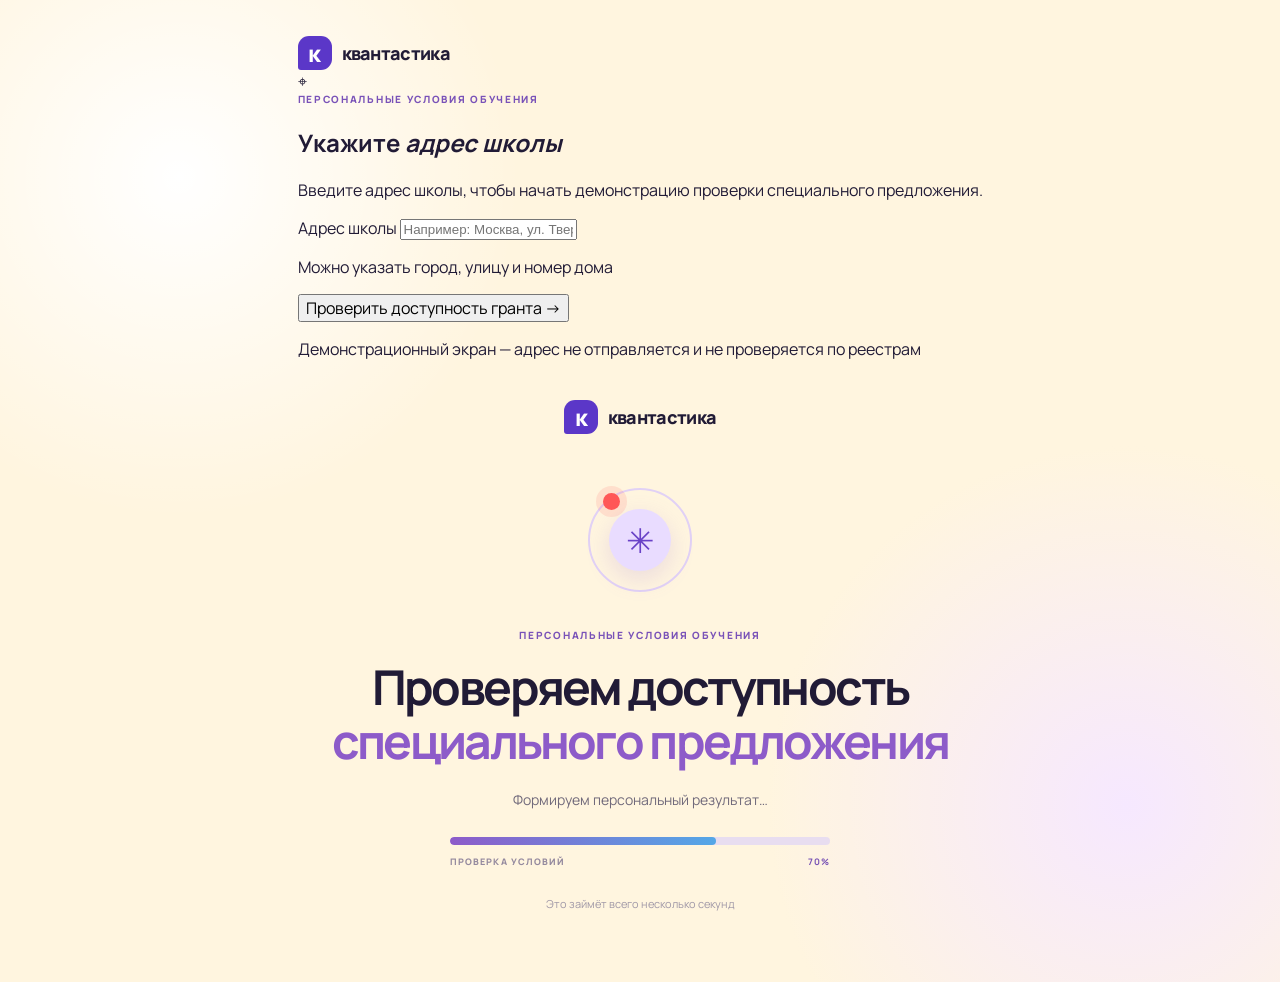
==== commit f00fb3cf: "Add school address entry before grant demo animation" ====
--- a/index.html
+++ b/index.html
@@ -13,7 +13,22 @@
 </head>
 <body>
   <main class="stage">
-    <section class="loading-screen" id="loadingScreen" aria-live="polite">
+    <section class="entry-screen" id="entryScreen">
+      <div class="brand"><span class="brand-mark">к</span><span>квантастика</span></div>
+      <div class="entry-icon">⌖</div>
+      <p class="eyebrow">ПЕРСОНАЛЬНЫЕ УСЛОВИЯ ОБУЧЕНИЯ</p>
+      <h1>Укажите <em>адрес школы</em></h1>
+      <p class="entry-copy">Введите адрес школы, чтобы начать демонстрацию проверки специального предложения.</p>
+      <form class="school-form" id="schoolForm">
+        <label for="schoolAddress">Адрес школы</label>
+        <input id="schoolAddress" name="schoolAddress" type="text" placeholder="Например: Москва, ул. Тверская, 1" autocomplete="street-address" required minlength="3" maxlength="180">
+        <p class="input-hint">Можно указать город, улицу и номер дома</p>
+        <button class="start-button" type="submit">Проверить доступность гранта <span>→</span></button>
+      </form>
+      <p class="entry-foot">Демонстрационный экран — адрес не отправляется и не проверяется по реестрам</p>
+    </section>
+
+    <section class="loading-screen" id="loadingScreen" aria-live="polite" hidden>
       <div class="brand"><span class="brand-mark">к</span><span>квантастика</span></div>
       <div class="loading-orbit"><span class="orbit-dot"></span><span class="orbit-core">✳</span></div>
       <p class="eyebrow">ПЕРСОНАЛЬНЫЕ УСЛОВИЯ ОБУЧЕНИЯ</p>
@@ -28,6 +43,7 @@
       <div class="result-top"><div class="brand"><span class="brand-mark">к</span><span>квантастика</span></div><span class="result-label"><i></i> РЕЗУЛЬТАТ ПРОВЕРКИ</span></div>
       <div class="success-heading"><span class="success-icon">✓</span><div><p>ОТЛИЧНЫЕ НОВОСТИ!</p><h1>Грант <em>доступен</em></h1></div></div>
       <p class="result-subtitle">Для обучения доступно специальное предложение на особых условиях</p>
+      <div class="school-result" id="schoolResult"></div>
       <div class="offer-frame"><img src="grant-offer.svg" alt="Условия специального предложения: тариф Оптимальный — 215 000 рублей за 24 месяца; тариф Премиум — 270 000 рублей за 36 месяцев, 7 500 рублей в месяц."></div>
       <div class="bottom-note"><span class="note-star">✳</span><p><strong>270 000 ₽ за 3 года обучения</strong><br>Специальные условия предоставляются школой. Это не государственная выплата.</p></div>
       <button class="replay" id="replayButton" type="button">↻ Показать анимацию ещё раз</button>
--- a/styles.css
+++ b/styles.css
@@ -1 +1 @@
-:root{--ink:#191622;--paper:#f7f5ef;--purple:#5636c8;--yellow:#f8df43;--lilac:#ded5ff;--mint:#bcebd8;--orange:#ff8058}*{box-sizing:border-box}html{scroll-behavior:smooth}body{margin:0;background:var(--paper);color:var(--ink);font-family:Manrope,Arial,sans-serif}a{color:inherit;text-decoration:none}.header{height:86px;max-width:1240px;margin:auto;padding:0 34px;display:flex;align-items:center;justify-content:space-between;border-bottom:1px solid #19162218;position:relative;z-index:5}.logo{display:flex;align-items:center;gap:11px;font-size:20px;font-weight:900;letter-spacing:-1px}.logo small{display:block;font-size:8px;font-weight:700;letter-spacing:.09em;text-transform:uppercase;margin-top:1px}.logo-mark{width:38px;height:38px;background:var(--purple);color:#fff;border-radius:12px 12px 12px 3px;display:grid;place-items:center;font-size:26px;font-weight:900}.nav{display:flex;gap:35px;font-size:12px;font-weight:800}.nav a:hover,.text-link:hover,.under-link:hover{color:var(--purple)}.header-cta{font-size:12px;font-weight:900;background:var(--yellow);padding:14px 20px;border-radius:99px}.header-cta b{margin-left:12px}.menu-toggle{display:none;border:0;background:var(--yellow);border-radius:50%;width:42px;height:42px;font-size:19px}.hero{max-width:1240px;margin:auto;padding:88px 34px 26px;min-height:630px;display:grid;grid-template-columns:1fr 1fr;align-items:center;position:relative;overflow:hidden}.hero-copy{padding:10px 0 65px;position:relative;z-index:1}.eyebrow,.section-kicker{font-size:10px;font-weight:900;letter-spacing:.15em}.eyebrow{display:flex;align-items:center;gap:10px}.eyebrow span{width:8px;height:8px;border-radius:50%;background:var(--orange)}h1{font-size:clamp(48px,6.1vw,82px);line-height:.99;letter-spacing:-.075em;margin:27px 0 24px;font-weight:900}h1 em,h2 em{font-style:normal;color:var(--purple)}.hero-lead{max-width:470px;font-size:15px;line-height:1.8;color:#5f5b66}.hero-actions{display:flex;align-items:center;gap:25px;margin-top:31px}.btn{display:inline-flex;align-items:center;justify-content:space-between;gap:28px;padding:18px 23px;border-radius:99px;font-size:12px;font-weight:900;transition:.2s}.btn span{font-size:18px}.btn:hover,.header-cta:hover{transform:translateY(-3px)}.btn-dark{background:var(--ink);color:#fff}.btn-light{background:var(--yellow);color:var(--ink)}.text-link,.under-link{font-size:11px;font-weight:900;border-bottom:1px solid #19162255;padding-bottom:5px}.text-link span,.under-link span{margin-left:7px}.hero-note{display:flex;align-items:center;gap:13px;margin-top:43px;font-size:10px;line-height:1.6;color:#77717c}.hero-note b{color:var(--ink)}.avatars{display:grid;place-items:center;width:48px;height:35px;border-radius:99px;background:var(--lilac);font-size:15px;color:var(--purple);letter-spacing:2px}.hero-art{height:440px;position:relative;display:grid;place-items:center}.hero-art:before{content:'';position:absolute;width:390px;height:390px;border-radius:50%;background:var(--yellow)}.art-orbit{position:absolute;border:1px solid #5636c850;border-radius:50%;transform:rotate(-25deg)}.orbit-one{width:480px;height:210px}.orbit-two{width:440px;height:330px;transform:rotate(35deg)}.code-window{position:relative;width:min(430px,90%);background:#211d30;color:#fff;border-radius:18px;box-shadow:0 28px 70px #1d183344;transform:rotate(-4deg);overflow:hidden}.window-bar{height:42px;background:#302a43;display:flex;align-items:center;gap:6px;padding:0 15px}.window-bar i{width:8px;height:8px;background:#ff8162;border-radius:50%}.window-bar i:nth-child(2){background:#f6d94b}.window-bar i:nth-child(3){background:#73d6a6}.window-bar span{font:10px monospace;color:#c4bdd7;margin-left:10px}.code-lines{padding:19px 22px 15px;font:12px/2.3 monospace}.code-lines p{margin:0}.code-lines b{color:#777087;font-weight:400;margin-right:15px}.purple{color:#c3a8ff}.orange{color:#ffad82}.blue{color:#7ed7ff}.green{color:#9be4ae}.cursor{display:inline-block;width:7px;height:14px;background:var(--yellow);vertical-align:middle}.window-footer{display:flex;justify-content:space-between;padding:12px 20px;background:#2a2539;font:9px monospace;color:#b8edc9}.sticker{position:absolute;font-size:11px;font-weight:900;letter-spacing:.08em;line-height:1.25;display:grid;place-items:center;text-align:center}.sticker-top{right:4%;top:14%;width:86px;height:86px;background:var(--orange);color:#201927;border-radius:50%;transform:rotate(12deg)}.sticker-bottom{left:5%;bottom:13%;width:88px;height:88px;background:var(--purple);color:white;border-radius:50%;transform:rotate(-12deg)}.cube{position:absolute;display:grid;place-items:center;font-size:40px;color:var(--purple)}.cube-a{right:5%;bottom:15%;transform:rotate(15deg)}.cube-b{left:6%;top:13%;font-size:45px;color:var(--orange)}.hero-bottom{position:absolute;bottom:20px;left:34px;right:34px;display:flex;justify-content:space-between;font-size:8px;font-weight:900;letter-spacing:.13em;color:#85808a}.section{max-width:1240px;margin:auto;padding:110px 34px}.section-kicker{color:var(--purple)}.intro-grid{display:grid;grid-template-columns:1fr .7fr;gap:60px;align-items:end;margin:22px 0 48px}h2{font-size:clamp(38px,5vw,61px);line-height:1.04;letter-spacing:-.07em;margin:0;font-weight:900}.intro-grid p,.section-heading p,.project-copy>p,.final-cta>p{font-size:14px;line-height:1.8;color:#696470;max-width:420px;margin:0 0 22px}.benefit-grid{display:grid;grid-template-columns:repeat(3,1fr);gap:16px}.benefit{min-height:260px;padding:25px;border-radius:18px;position:relative;overflow:hidden}.benefit-lilac{background:var(--lilac)}.benefit-yellow{background:var(--yellow)}.benefit-mint{background:var(--mint)}.benefit-icon{width:43px;height:43px;border-radius:13px;background:#fff9;display:grid;place-items:center;font-size:22px;color:var(--purple);margin-bottom:30px}.benefit>span,.course-top,.project-card>span{font-size:9px;font-weight:900;letter-spacing:.14em}.benefit h3{font-size:21px;letter-spacing:-.04em;margin:10px 0}.benefit p{max-width:270px;font-size:11px;line-height:1.7;color:#5d5865}.benefit-doodle{position:absolute;right:18px;bottom:-23px;font-size:100px;opacity:.14;color:var(--purple)}.courses{padding-top:60px}.section-heading{display:flex;justify-content:space-between;align-items:end;margin:20px 0 42px}.section-heading p{max-width:330px;margin:0 0 4px}.course-grid{display:grid;grid-template-columns:repeat(3,1fr);gap:17px}.course{padding:20px;border-radius:18px;background:#fff;box-shadow:0 8px 35px #2820330a}.course-top{display:flex;justify-content:space-between;align-items:center}.age{background:#f0edf7;padding:8px 12px;border-radius:30px;letter-spacing:0}.course-visual{height:180px;border-radius:13px;margin:18px 0 22px;position:relative;overflow:hidden;display:grid;place-items:center}.visual-junior{background:#f8df43}.pixel-face{font-size:78px;color:#5636c8;font-weight:900;transform:rotate(-9deg);text-shadow:5px 5px 0 #ff8058}.pixel-star{position:absolute;right:16%;top:16%;font-size:44px;color:#fff}.pixel-caption{position:absolute;left:15px;bottom:14px;font-size:9px;font-weight:900;line-height:1.1}.visual-middle{background:#dcd4ff}.wire-cube{font-size:125px;color:#5636c8;line-height:1;transform:rotate(-15deg);text-shadow:8px 8px 0 #ff8058}.wire-orbit{position:absolute;width:180px;height:65px;border:2px solid #5636c8;border-radius:50%;transform:rotate(-30deg)}.visual-high{background:#bcebd8}.terminal{font:900 76px monospace;color:#5636c8;transform:rotate(-8deg)}.terminal-orbit{position:absolute;right:18%;top:17%;width:50px;height:50px;background:#ff8058;border-radius:50%;display:grid;place-items:center;color:white;font-weight:900}.visual-tag{position:absolute;bottom:14px;right:14px;font-size:8px;font-weight:900;letter-spacing:.13em}.course h3{font-size:24px;line-height:1.12;letter-spacing:-.05em;margin:0 0 12px}.course p{min-height:62px;font-size:11px;line-height:1.7;color:#716b77}.course>a{display:flex;justify-content:space-between;border-top:1px solid #19162219;padding-top:15px;margin-top:20px;font-size:10px;font-weight:900}.course>a b{color:var(--purple);font-size:16px}.projects{display:grid;grid-template-columns:.8fr 1.2fr;gap:55px;align-items:center;background:var(--purple);color:white;max-width:none;padding-left:max(34px,calc((100vw - 1172px)/2));padding-right:max(34px,calc((100vw - 1172px)/2));}.project-copy .section-kicker{color:var(--yellow)}.project-copy h2{margin:23px 0}.project-copy h2 em{color:var(--yellow)}.project-copy>p{color:#e1dafa}.project-collage{min-height:410px;position:relative}.project-card{position:absolute;border-radius:16px;padding:15px;color:var(--ink);box-shadow:0 18px 40px #1e123b55}.project-card>span{display:block;margin-bottom:12px}.project-card>b{display:block;font-size:12px;margin-top:10px}.project-game{width:57%;left:0;top:15px;background:#f8df43;transform:rotate(-5deg);z-index:2}.game-screen{height:180px;background:linear-gradient(#9bd8ef 0 62%,#5cbd8c 62%);position:relative;overflow:hidden;border-radius:8px}.game-sun{position:absolute;right:22px;top:17px;width:34px;height:34px;background:#ff8058;border-radius:50%}.game-platform{position:absolute;bottom:27px;left:0;right:0;height:13px;background:#5636c8;box-shadow:0 20px #5636c8}.game-character{position:absolute;bottom:40px;left:36%;font-size:42px;color:#ff8058;text-shadow:3px 3px #211d30}.game-coin{position:absolute;right:25%;top:48px;color:#f8df43;font-size:30px}.project-3d{width:42%;right:0;top:0;background:#bcebd8;transform:rotate(6deg)}.model-shape{height:155px;display:grid;place-items:center;font-size:115px;color:#5636c8;text-shadow:9px 10px #ff8058}.project-code{width:49%;right:8%;bottom:0;background:#ded5ff;transform:rotate(4deg);z-index:3}.browser-mock{height:145px;background:#211d30;border-radius:8px;padding:10px;color:#fff;font-size:8px}.browser-mock strong{display:block;font-size:30px;line-height:.95;margin:20px 0 0 14px;letter-spacing:-.06em}.browser-mock strong span{color:#f8df43}.final-cta{text-align:center;padding:105px 20px 115px;max-width:900px;margin:auto}.cta-spark{font-size:40px;color:var(--orange);margin-bottom:20px}.final-cta .section-kicker{margin-bottom:20px}.final-cta h2{font-size:clamp(38px,5vw,58px)}.final-cta>p{margin:22px auto 27px}.final-cta small{display:block;margin-top:14px;color:#89838e;font-size:9px}footer{border-top:1px solid #1916221c;max-width:1240px;margin:auto;padding:26px 34px;display:flex;align-items:center;justify-content:space-between;font-size:9px;font-weight:800;letter-spacing:.1em;color:#77717c}.footer-logo{color:var(--ink);font-size:17px;letter-spacing:-.7px}.footer-logo .logo-mark{width:32px;height:32px;font-size:22px}.footer-logo small{font-size:7px}.menu-open .nav{display:flex}@media(max-width:850px){.nav{gap:17px}.hero{grid-template-columns:1fr;padding-top:70px}.hero-copy{padding-bottom:10px}.hero-art{height:400px}.hero-bottom{position:static;grid-column:1/-1;margin-top:15px}.intro-grid{gap:25px}.projects{grid-template-columns:1fr;gap:25px}.project-collage{min-height:400px;max-width:600px;width:100%;margin:auto}}@media(max-width:620px){.header{height:72px;padding:0 18px}.logo{font-size:17px}.logo-mark{width:34px;height:34px}.nav{display:none;position:absolute;top:72px;left:0;right:0;background:var(--paper);padding:22px;flex-direction:column;box-shadow:0 12px 20px #0001}.header-cta{display:none}.menu-toggle{display:block}.hero{padding:56px 20px 20px}.hero-copy{padding:0}.hero-art{height:330px;margin-top:12px}.hero-art:before{width:270px;height:270px}.code-window{width:88%}.code-lines{font-size:10px;padding:13px}.sticker-top{right:0;top:8%;width:68px;height:68px;font-size:9px}.sticker-bottom{left:0;bottom:7%;width:68px;height:68px;font-size:9px}.cube-a{right:0}.cube-b{left:0}.hero-bottom{left:auto;right:auto;font-size:7px;gap:12px}.hero-bottom span:nth-child(2){display:none}.section{padding:75px 20px}.intro-grid,.section-heading{grid-template-columns:1fr;display:grid;gap:20px}.intro-grid{margin-bottom:30px}.benefit-grid,.course-grid{grid-template-columns:1fr}.benefit{min-height:220px}.course-visual{height:190px}.course p{min-height:0}.projects{padding:75px 20px}.project-collage{min-height:330px}.project-game{width:62%}.project-3d{width:43%}.project-code{width:54%;right:2%}.game-screen{height:145px}.model-shape{height:125px;font-size:90px}.browser-mock{height:120px}.final-cta{padding:75px 20px}footer{padding:22px 20px;gap:15px;flex-wrap:wrap}footer>span{order:3;width:100%}}@media(prefers-reduced-motion:reduce){html{scroll-behavior:auto}*,*:before,*:after{transition:none!important}}+:root{--ink:#211b36;--cream:#fff5df;--purple:#a77bd5;--blue:#4b9edb;--lime:#d7ff49;--green:#29a76f;--muted:#81798c}*{box-sizing:border-box}html,body{margin:0;min-height:100%;font-family:Manrope,Arial,sans-serif;color:var(--ink)}body{min-height:100vh;background:var(--cream);background-image:radial-gradient(circle at 14% 18%,#fff 0,transparent 25%),radial-gradient(circle at 88% 82%,#f6e8ff 0,transparent 26%)}button{font:inherit}.stage{min-height:100vh;display:grid;place-items:center;padding:36px 22px}.loading-screen{width:min(760px,100%);min-height:570px;display:flex;flex-direction:column;align-items:center;justify-content:center;text-align:center;animation:appear .7s ease both}.brand{display:flex;align-items:center;gap:10px;font-size:18px;font-weight:900;letter-spacing:-.7px}.brand-mark{width:34px;height:34px;border-radius:11px 11px 11px 3px;background:#5b37c8;color:white;display:grid;place-items:center;font-size:23px}.loading-screen>.brand{margin-bottom:54px}.loading-orbit{width:104px;height:104px;border:2px solid #e1d1f5;border-radius:50%;display:grid;place-items:center;position:relative;margin-bottom:36px;animation:rotate 3s linear infinite}.orbit-core{width:62px;height:62px;border-radius:50%;display:grid;place-items:center;background:#e9dcff;color:#6942c7;font-size:34px;box-shadow:0 8px 25px #9b72d733}.orbit-dot{position:absolute;width:17px;height:17px;border-radius:50%;background:#ff5757;top:3px;left:13px;box-shadow:0 0 0 7px #ff575722}.eyebrow{font-size:10px;font-weight:900;letter-spacing:.17em;color:#7952b8;margin:0 0 18px}.loading-screen h1{font-size:clamp(29px,5vw,48px);line-height:1.12;letter-spacing:-.055em;margin:0}.loading-screen h1 em{font-style:normal;color:#8d5bc9}.loading-copy{margin:22px 0 28px;color:#716a7b;font-size:14px}.progress{height:8px;width:min(380px,82%);background:#e8ddf0;border-radius:99px;overflow:hidden}.progress span{display:block;height:100%;width:0;background:linear-gradient(90deg,#8d5bc9,#54a7e7);border-radius:99px;transition:width .18s linear}.progress-meta{width:min(380px,82%);display:flex;justify-content:space-between;margin-top:10px;font-size:9px;letter-spacing:.12em;color:#94899e;font-weight:800}.progress-meta strong{color:#7650b4}.loading-foot{font-size:11px;color:#a098a7;margin-top:28px}.result-screen{width:min(1160px,100%);opacity:0;transform:translateY(18px);display:none;animation:resultIn .85s cubic-bezier(.2,.8,.2,1) forwards}.result-top{display:flex;align-items:center;justify-content:space-between;margin-bottom:34px}.result-label{font-size:10px;letter-spacing:.13em;font-weight:900;color:#6e6578;display:flex;align-items:center;gap:9px}.result-label i,.success-icon{background:#2bad78}.result-label i{width:9px;height:9px;border-radius:50%;box-shadow:0 0 0 5px #2bad7820}.success-heading{display:flex;align-items:center;gap:17px;justify-content:center;text-align:left}.success-icon{width:51px;height:51px;display:grid;place-items:center;border-radius:50%;color:white;font-size:28px;box-shadow:0 7px 20px #2bad7833}.success-heading p{font-size:10px;font-weight:900;letter-spacing:.16em;color:#26976b;margin:0 0 4px}.success-heading h1{font-size:clamp(36px,6vw,62px);line-height:1;letter-spacing:-.065em;margin:0}.success-heading h1 em{font-style:normal;color:#23996c}.result-subtitle{text-align:center;font-size:14px;color:#726b7a;margin:14px 0 24px}.offer-frame{width:100%;border-radius:20px;overflow:hidden;box-shadow:0 20px 55px #6f5b8420;border:1px solid #eadcc8;background:#fff5df}.offer-frame img{display:block;width:100%;height:auto}.bottom-note{display:flex;align-items:center;justify-content:center;gap:12px;margin:22px auto 0;text-align:left}.note-star{font-size:25px;color:#8b5bc4}.bottom-note p{font-size:11px;line-height:1.65;color:#756d7d;margin:0}.bottom-note strong{font-size:13px;color:#2c2442}.replay{display:block;margin:20px auto 0;border:1px solid #d9c9eb;background:#ffffff80;color:#6f4aa8;border-radius:99px;padding:11px 17px;font-size:10px;font-weight:800;cursor:pointer;transition:.2s}.replay:hover{background:#eee2ff;transform:translateY(-2px)}@keyframes rotate{to{transform:rotate(360deg)}}@keyframes appear{from{opacity:0;transform:translateY(12px)}to{opacity:1;transform:translateY(0)}}@keyframes resultIn{to{opacity:1;transform:translateY(0)}}@media(max-width:700px){.stage{padding:22px 13px}.loading-screen{min-height:calc(100vh - 44px)}.loading-screen>.brand{margin-bottom:40px}.result-top{margin-bottom:24px}.result-label{font-size:8px}.brand{font-size:16px}.brand-mark{width:30px;height:30px}.success-heading{gap:11px}.success-icon{width:39px;height:39px;font-size:22px}.result-subtitle{font-size:12px;line-height:1.55;margin:12px 0 18px}.offer-frame{border-radius:12px}.bottom-note{align-items:flex-start;margin-top:16px}.bottom-note p{font-size:10px}.bottom-note strong{font-size:11px}.replay{margin-top:16px}}@media(prefers-reduced-motion:reduce){*,*:before,*:after{animation-duration:.01ms!important;transition-duration:.01ms!important}}
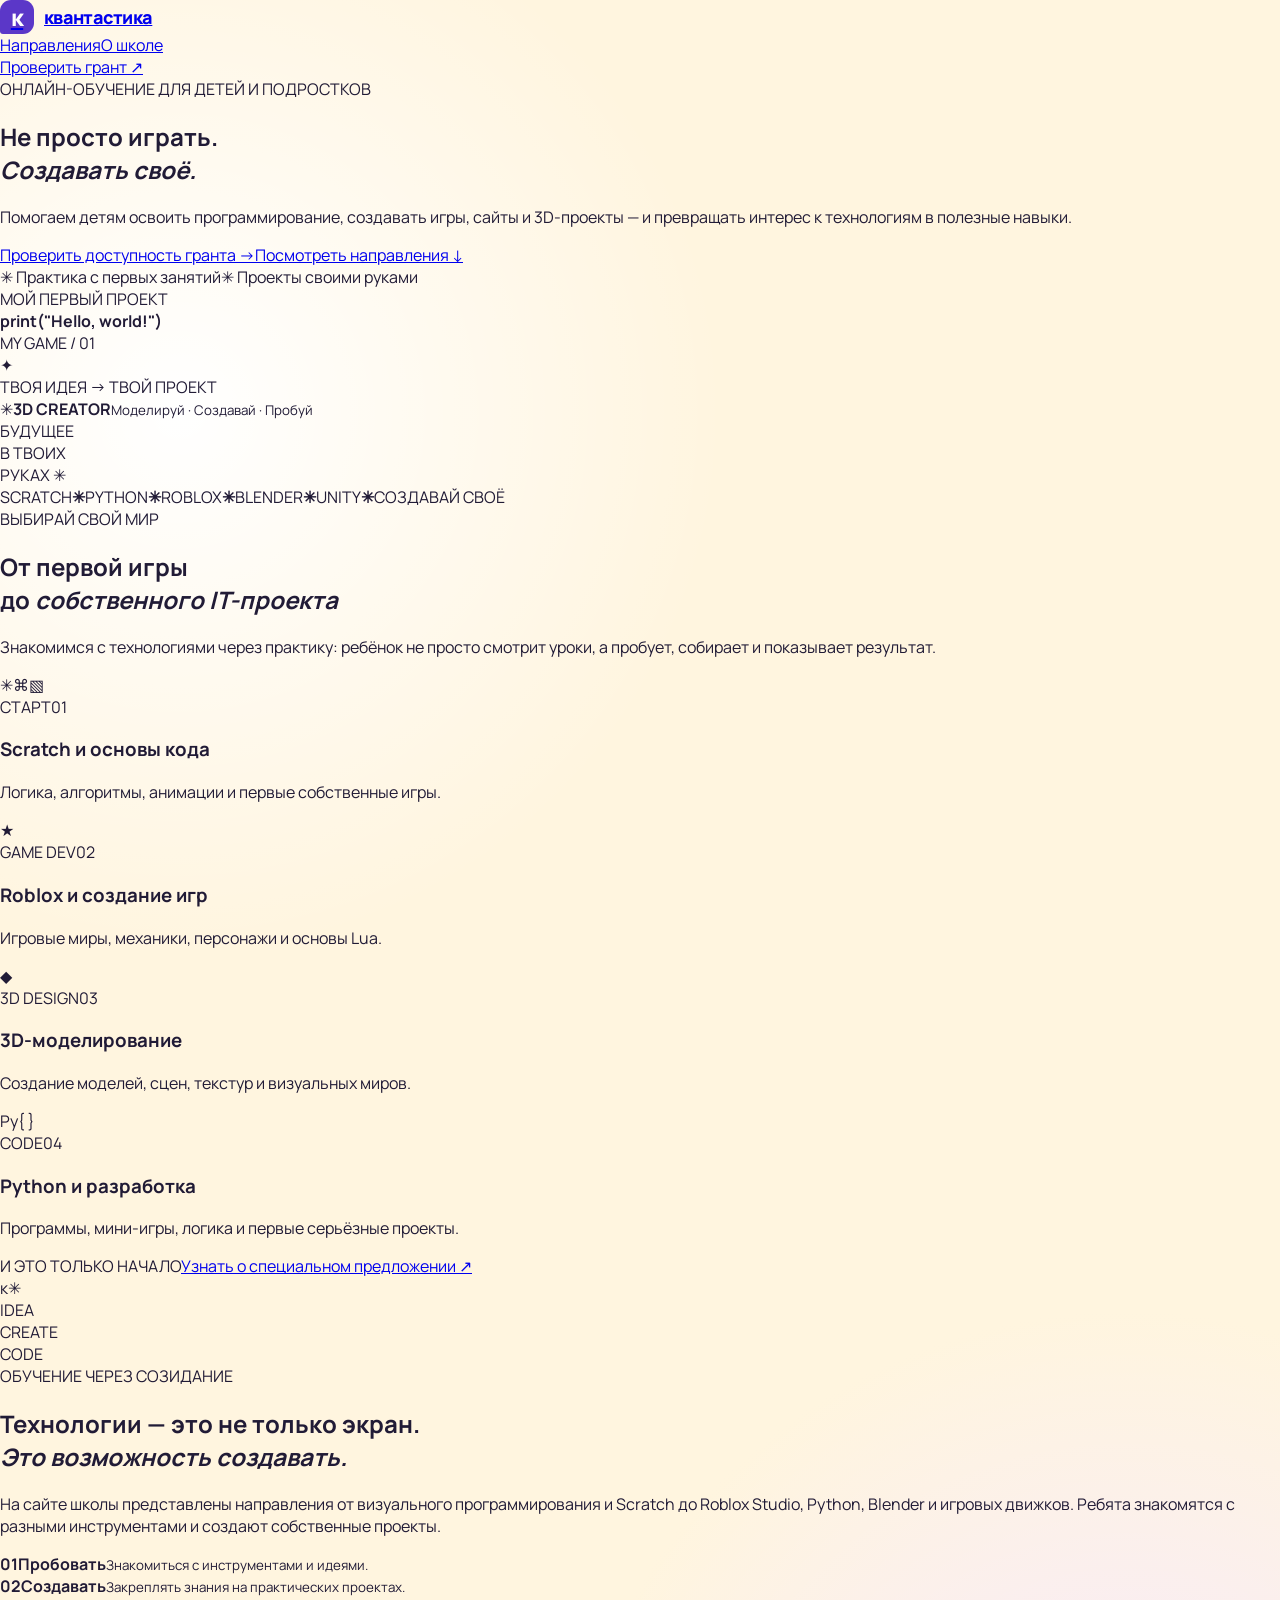
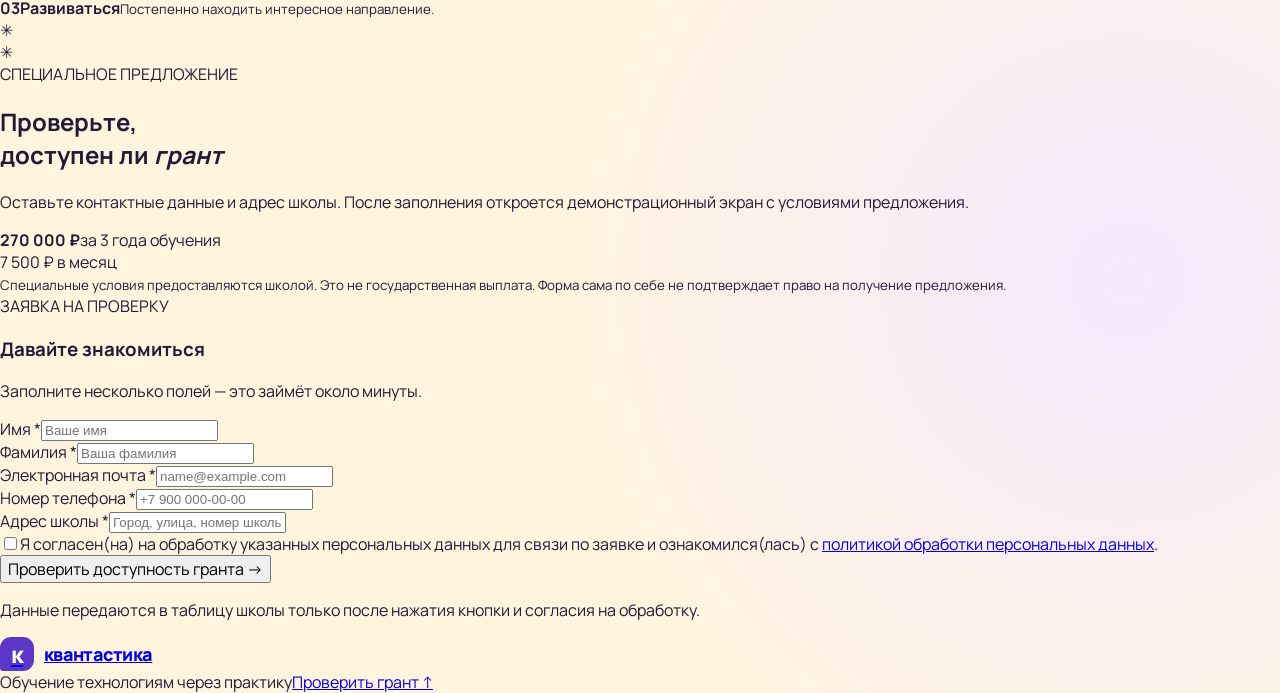
==== commit 09083307: "Build colorful school-style landing page with grant application form" ====
--- a/index.html
+++ b/index.html
@@ -1,54 +1,18 @@
 <!doctype html>
-<html lang="ru">
-<head>
-  <meta charset="UTF-8">
-  <meta name="viewport" content="width=device-width, initial-scale=1">
-  <meta name="theme-color" content="#fff5df">
-  <meta name="description" content="Демонстрация доступности специального предложения на обучение — 270 000 ₽ за 3 года.">
-  <title>Результат проверки — грант доступен</title>
-  <link rel="preconnect" href="https://fonts.googleapis.com">
-  <link rel="preconnect" href="https://fonts.gstatic.com" crossorigin>
-  <link href="https://fonts.googleapis.com/css2?family=Manrope:wght@400;500;600;700;800;900&display=swap" rel="stylesheet">
-  <link rel="stylesheet" href="styles.css">
-</head>
+<html lang="ru"><head><meta charset="UTF-8"><meta name="viewport" content="width=device-width, initial-scale=1"><meta name="theme-color" content="#fff5df"><meta name="description" content="Квантастика — обучение программированию, созданию игр и 3D-моделей для детей."><title>Квантастика — проверьте доступность специального предложения</title><link rel="preconnect" href="https://fonts.googleapis.com"><link rel="preconnect" href="https://fonts.gstatic.com" crossorigin><link href="https://fonts.googleapis.com/css2?family=Manrope:wght@400;500;600;700;800;900&display=swap" rel="stylesheet"><link rel="stylesheet" href="styles.css"></head>
 <body>
-  <main class="stage">
-    <section class="entry-screen" id="entryScreen">
-      <div class="brand"><span class="brand-mark">к</span><span>квантастика</span></div>
-      <div class="entry-icon">⌖</div>
-      <p class="eyebrow">ПЕРСОНАЛЬНЫЕ УСЛОВИЯ ОБУЧЕНИЯ</p>
-      <h1>Укажите <em>адрес школы</em></h1>
-      <p class="entry-copy">Введите адрес школы, чтобы начать демонстрацию проверки специального предложения.</p>
-      <form class="school-form" id="schoolForm">
-        <label for="schoolAddress">Адрес школы</label>
-        <input id="schoolAddress" name="schoolAddress" type="text" placeholder="Например: Москва, ул. Тверская, 1" autocomplete="street-address" required minlength="3" maxlength="180">
-        <p class="input-hint">Можно указать город, улицу и номер дома</p>
-        <button class="start-button" type="submit">Проверить доступность гранта <span>→</span></button>
-      </form>
-      <p class="entry-foot">Демонстрационный экран — адрес не отправляется и не проверяется по реестрам</p>
-    </section>
-
-    <section class="loading-screen" id="loadingScreen" aria-live="polite" hidden>
-      <div class="brand"><span class="brand-mark">к</span><span>квантастика</span></div>
-      <div class="loading-orbit"><span class="orbit-dot"></span><span class="orbit-core">✳</span></div>
-      <p class="eyebrow">ПЕРСОНАЛЬНЫЕ УСЛОВИЯ ОБУЧЕНИЯ</p>
-      <h1>Проверяем доступность<br><em>специального предложения</em></h1>
-      <p class="loading-copy" id="loadingCopy">Подготавливаем результат проверки…</p>
-      <div class="progress"><span id="progressBar"></span></div>
-      <div class="progress-meta"><span>ПРОВЕРКА УСЛОВИЙ</span><strong id="progressValue">0%</strong></div>
-      <p class="loading-foot">Это займёт всего несколько секунд</p>
-    </section>
-
-    <section class="result-screen" id="resultScreen" aria-hidden="true">
-      <div class="result-top"><div class="brand"><span class="brand-mark">к</span><span>квантастика</span></div><span class="result-label"><i></i> РЕЗУЛЬТАТ ПРОВЕРКИ</span></div>
-      <div class="success-heading"><span class="success-icon">✓</span><div><p>ОТЛИЧНЫЕ НОВОСТИ!</p><h1>Грант <em>доступен</em></h1></div></div>
-      <p class="result-subtitle">Для обучения доступно специальное предложение на особых условиях</p>
-      <div class="school-result" id="schoolResult"></div>
-      <div class="offer-frame"><img src="grant-offer.svg" alt="Условия специального предложения: тариф Оптимальный — 215 000 рублей за 24 месяца; тариф Премиум — 270 000 рублей за 36 месяцев, 7 500 рублей в месяц."></div>
-      <div class="bottom-note"><span class="note-star">✳</span><p><strong>270 000 ₽ за 3 года обучения</strong><br>Специальные условия предоставляются школой. Это не государственная выплата.</p></div>
-      <button class="replay" id="replayButton" type="button">↻ Показать анимацию ещё раз</button>
-    </section>
-  </main>
-  <script src="app.js"></script>
-</body>
-</html>+<header class="site-header"><a class="brand" href="#home"><span class="brand-mark">к</span><span>квантастика</span></a><nav><a href="#courses">Направления</a><a href="#about">О школе</a></nav><a class="header-cta" href="#grant">Проверить грант <span>↗</span></a></header>
+<main>
+<section class="hero" id="home"><div class="hero-copy"><div class="hero-pill"><span></span> ОНЛАЙН-ОБУЧЕНИЕ ДЛЯ ДЕТЕЙ И ПОДРОСТКОВ</div><h1>Не просто играть.<br><em>Создавать своё.</em></h1><p>Помогаем детям освоить программирование, создавать игры, сайты и 3D-проекты — и превращать интерес к технологиям в полезные навыки.</p><div class="hero-actions"><a class="primary-cta" href="#grant">Проверить доступность гранта <span>→</span></a><a class="text-cta" href="#courses">Посмотреть направления ↓</a></div><div class="hero-trust"><span>✳ Практика с первых занятий</span><span>✳ Проекты своими руками</span></div></div><div class="hero-art"><div class="art-glow"></div><div class="floating-card card-code"><span class="mini-label">МОЙ ПЕРВЫЙ ПРОЕКТ</span><div class="code-lines"><i></i><i></i><i></i><i></i></div><b>print("Hello, world!")</b></div><div class="art-screen"><div class="screen-top"><i></i><i></i><i></i><span>MY GAME / 01</span></div><div class="pixel-world"><div class="sun"></div><div class="cloud cloud-a"></div><div class="cloud cloud-b"></div><div class="pixel-character">✦</div><div class="ground"></div></div><div class="screen-caption">ТВОЯ ИДЕЯ → ТВОЙ ПРОЕКТ</div></div><div class="floating-card card-3d"><span>✳</span><b>3D CREATOR</b><small>Моделируй · Создавай · Пробуй</small></div><div class="sticker">БУДУЩЕЕ<br>В ТВОИХ<br>РУКАХ ✳</div></div></section>
+<div class="ticker"><span>SCRATCH</span><b>✳</b><span>PYTHON</span><b>✳</b><span>ROBLOX</span><b>✳</b><span>BLENDER</span><b>✳</b><span>UNITY</span><b>✳</b><span>СОЗДАВАЙ СВОЁ</span></div>
+<section class="courses section" id="courses"><div class="section-heading"><div><span class="section-kicker">ВЫБИРАЙ СВОЙ МИР</span><h2>От первой игры<br>до <em>собственного IT-проекта</em></h2></div><p>Знакомимся с технологиями через практику: ребёнок не просто смотрит уроки, а пробует, собирает и показывает результат.</p></div><div class="course-grid">
+<article class="course-card course-purple"><div class="course-art art-scratch"><span class="shape shape-one">✳</span><span class="shape shape-two">⌘</span><span class="shape shape-three">▧</span></div><div class="course-meta"><span>СТАРТ</span><span>01</span></div><h3>Scratch и основы кода</h3><p>Логика, алгоритмы, анимации и первые собственные игры.</p></article>
+<article class="course-card course-yellow"><div class="course-art art-roblox"><span class="roblox-block"></span><span class="roblox-ball">★</span><span class="roblox-tower"></span></div><div class="course-meta"><span>GAME DEV</span><span>02</span></div><h3>Roblox и создание игр</h3><p>Игровые миры, механики, персонажи и основы Lua.</p></article>
+<article class="course-card course-blue"><div class="course-art art-blender"><span class="cube3d">◆</span><span class="cube-shadow"></span></div><div class="course-meta"><span>3D DESIGN</span><span>03</span></div><h3>3D-моделирование</h3><p>Создание моделей, сцен, текстур и визуальных миров.</p></article>
+<article class="course-card course-green"><div class="course-art art-python"><span class="python-symbol">Py</span><span class="python-bracket">{ }</span></div><div class="course-meta"><span>CODE</span><span>04</span></div><h3>Python и разработка</h3><p>Программы, мини-игры, логика и первые серьёзные проекты.</p></article>
+</div><div class="courses-bottom"><span>И ЭТО ТОЛЬКО НАЧАЛО</span><a href="#grant">Узнать о специальном предложении ↗</a></div></section>
+<section class="about section" id="about"><div class="about-visual"><div class="about-orbit orbit-one"></div><div class="about-orbit orbit-two"></div><div class="about-center">к<span>✳</span></div><div class="about-tag tag-a">IDEA</div><div class="about-tag tag-b">CREATE</div><div class="about-tag tag-c">CODE</div></div><div class="about-copy"><span class="section-kicker">ОБУЧЕНИЕ ЧЕРЕЗ СОЗИДАНИЕ</span><h2>Технологии — это не только экран.<br><em>Это возможность создавать.</em></h2><p>На сайте школы представлены направления от визуального программирования и Scratch до Roblox Studio, Python, Blender и игровых движков. Ребята знакомятся с разными инструментами и создают собственные проекты.</p><div class="about-points"><div><b>01</b><span><strong>Пробовать</strong><small>Знакомиться с инструментами и идеями.</small></span></div><div><b>02</b><span><strong>Создавать</strong><small>Закреплять знания на практических проектах.</small></span></div><div><b>03</b><span><strong>Развиваться</strong><small>Постепенно находить интересное направление.</small></span></div></div></div></section>
+<section class="grant-section" id="grant"><div class="grant-decoration decor-a">✳</div><div class="grant-decoration decor-b">✳</div><div class="grant-intro"><span class="grant-kicker">СПЕЦИАЛЬНОЕ ПРЕДЛОЖЕНИЕ</span><h2>Проверьте,<br>доступен ли <em>грант</em></h2><p>Оставьте контактные данные и адрес школы. После заполнения откроется демонстрационный экран с условиями предложения.</p><div class="grant-price"><strong>270 000 ₽</strong><span>за 3 года обучения<br>7 500 ₽ в месяц</span></div><small class="grant-disclaimer">Специальные условия предоставляются школой. Это не государственная выплата. Форма сама по себе не подтверждает право на получение предложения.</small></div>
+<form class="lead-form" id="leadForm"><div class="form-heading"><span>ЗАЯВКА НА ПРОВЕРКУ</span><h3>Давайте знакомиться</h3><p>Заполните несколько полей — это займёт около минуты.</p></div><div class="form-grid"><div class="field"><label for="firstName">Имя *</label><input id="firstName" name="firstName" autocomplete="given-name" placeholder="Ваше имя" required maxlength="60"></div><div class="field"><label for="lastName">Фамилия *</label><input id="lastName" name="lastName" autocomplete="family-name" placeholder="Ваша фамилия" required maxlength="80"></div><div class="field"><label for="email">Электронная почта *</label><input id="email" name="email" type="email" autocomplete="email" placeholder="name@example.com" required maxlength="120"></div><div class="field"><label for="phone">Номер телефона *</label><input id="phone" name="phone" type="tel" autocomplete="tel" placeholder="+7 900 000-00-00" required minlength="7" maxlength="30"></div><div class="field field-wide"><label for="schoolAddress">Адрес школы *</label><input id="schoolAddress" name="schoolAddress" autocomplete="street-address" placeholder="Город, улица, номер школы / адрес" required minlength="3" maxlength="180"></div></div><label class="consent"><input type="checkbox" id="consent" required><span>Я согласен(на) на обработку указанных персональных данных для связи по заявке и ознакомился(лась) с <a href="PRIVACY_POLICY_URL" target="_blank" rel="noopener">политикой обработки персональных данных</a>.</span></label><button class="submit-lead" id="submitLead" type="submit">Проверить доступность гранта <span>→</span></button><p class="form-status" id="formStatus" role="status"></p><p class="form-privacy">Данные передаются в таблицу школы только после нажатия кнопки и согласия на обработку.</p></form></section>
+<footer class="site-footer"><a class="brand" href="#home"><span class="brand-mark">к</span><span>квантастика</span></a><span>Обучение технологиям через практику</span><a href="#grant">Проверить грант ↑</a></footer>
+</main><script src="app.js"></script></body></html>
--- a/styles.css
+++ b/styles.css
@@ -1 +1,21 @@
-:root{--ink:#211b36;--cream:#fff5df;--purple:#a77bd5;--blue:#4b9edb;--lime:#d7ff49;--green:#29a76f;--muted:#81798c}*{box-sizing:border-box}html,body{margin:0;min-height:100%;font-family:Manrope,Arial,sans-serif;color:var(--ink)}body{min-height:100vh;background:var(--cream);background-image:radial-gradient(circle at 14% 18%,#fff 0,transparent 25%),radial-gradient(circle at 88% 82%,#f6e8ff 0,transparent 26%)}button{font:inherit}.stage{min-height:100vh;display:grid;place-items:center;padding:36px 22px}.loading-screen{width:min(760px,100%);min-height:570px;display:flex;flex-direction:column;align-items:center;justify-content:center;text-align:center;animation:appear .7s ease both}.brand{display:flex;align-items:center;gap:10px;font-size:18px;font-weight:900;letter-spacing:-.7px}.brand-mark{width:34px;height:34px;border-radius:11px 11px 11px 3px;background:#5b37c8;color:white;display:grid;place-items:center;font-size:23px}.loading-screen>.brand{margin-bottom:54px}.loading-orbit{width:104px;height:104px;border:2px solid #e1d1f5;border-radius:50%;display:grid;place-items:center;position:relative;margin-bottom:36px;animation:rotate 3s linear infinite}.orbit-core{width:62px;height:62px;border-radius:50%;display:grid;place-items:center;background:#e9dcff;color:#6942c7;font-size:34px;box-shadow:0 8px 25px #9b72d733}.orbit-dot{position:absolute;width:17px;height:17px;border-radius:50%;background:#ff5757;top:3px;left:13px;box-shadow:0 0 0 7px #ff575722}.eyebrow{font-size:10px;font-weight:900;letter-spacing:.17em;color:#7952b8;margin:0 0 18px}.loading-screen h1{font-size:clamp(29px,5vw,48px);line-height:1.12;letter-spacing:-.055em;margin:0}.loading-screen h1 em{font-style:normal;color:#8d5bc9}.loading-copy{margin:22px 0 28px;color:#716a7b;font-size:14px}.progress{height:8px;width:min(380px,82%);background:#e8ddf0;border-radius:99px;overflow:hidden}.progress span{display:block;height:100%;width:0;background:linear-gradient(90deg,#8d5bc9,#54a7e7);border-radius:99px;transition:width .18s linear}.progress-meta{width:min(380px,82%);display:flex;justify-content:space-between;margin-top:10px;font-size:9px;letter-spacing:.12em;color:#94899e;font-weight:800}.progress-meta strong{color:#7650b4}.loading-foot{font-size:11px;color:#a098a7;margin-top:28px}.result-screen{width:min(1160px,100%);opacity:0;transform:translateY(18px);display:none;animation:resultIn .85s cubic-bezier(.2,.8,.2,1) forwards}.result-top{display:flex;align-items:center;justify-content:space-between;margin-bottom:34px}.result-label{font-size:10px;letter-spacing:.13em;font-weight:900;color:#6e6578;display:flex;align-items:center;gap:9px}.result-label i,.success-icon{background:#2bad78}.result-label i{width:9px;height:9px;border-radius:50%;box-shadow:0 0 0 5px #2bad7820}.success-heading{display:flex;align-items:center;gap:17px;justify-content:center;text-align:left}.success-icon{width:51px;height:51px;display:grid;place-items:center;border-radius:50%;color:white;font-size:28px;box-shadow:0 7px 20px #2bad7833}.success-heading p{font-size:10px;font-weight:900;letter-spacing:.16em;color:#26976b;margin:0 0 4px}.success-heading h1{font-size:clamp(36px,6vw,62px);line-height:1;letter-spacing:-.065em;margin:0}.success-heading h1 em{font-style:normal;color:#23996c}.result-subtitle{text-align:center;font-size:14px;color:#726b7a;margin:14px 0 24px}.offer-frame{width:100%;border-radius:20px;overflow:hidden;box-shadow:0 20px 55px #6f5b8420;border:1px solid #eadcc8;background:#fff5df}.offer-frame img{display:block;width:100%;height:auto}.bottom-note{display:flex;align-items:center;justify-content:center;gap:12px;margin:22px auto 0;text-align:left}.note-star{font-size:25px;color:#8b5bc4}.bottom-note p{font-size:11px;line-height:1.65;color:#756d7d;margin:0}.bottom-note strong{font-size:13px;color:#2c2442}.replay{display:block;margin:20px auto 0;border:1px solid #d9c9eb;background:#ffffff80;color:#6f4aa8;border-radius:99px;padding:11px 17px;font-size:10px;font-weight:800;cursor:pointer;transition:.2s}.replay:hover{background:#eee2ff;transform:translateY(-2px)}@keyframes rotate{to{transform:rotate(360deg)}}@keyframes appear{from{opacity:0;transform:translateY(12px)}to{opacity:1;transform:translateY(0)}}@keyframes resultIn{to{opacity:1;transform:translateY(0)}}@media(max-width:700px){.stage{padding:22px 13px}.loading-screen{min-height:calc(100vh - 44px)}.loading-screen>.brand{margin-bottom:40px}.result-top{margin-bottom:24px}.result-label{font-size:8px}.brand{font-size:16px}.brand-mark{width:30px;height:30px}.success-heading{gap:11px}.success-icon{width:39px;height:39px;font-size:22px}.result-subtitle{font-size:12px;line-height:1.55;margin:12px 0 18px}.offer-frame{border-radius:12px}.bottom-note{align-items:flex-start;margin-top:16px}.bottom-note p{font-size:10px}.bottom-note strong{font-size:11px}.replay{margin-top:16px}}@media(prefers-reduced-motion:reduce){*,*:before,*:after{animation-duration:.01ms!important;transition-duration:.01ms!important}}+:root{--ink:#211b36;--cream:#fff5df;--purple:#a77bd5;--blue:#4b9edb;--lime:#d7ff49;--green:#29a76f;--muted:#81798c}*{box-sizing:border-box}html,body{margin:0;min-height:100%;font-family:Manrope,Arial,sans-serif;color:var(--ink)}body{min-height:100vh;background:var(--cream);background-image:radial-gradient(circle at 14% 18%,#fff 0,transparent 25%),radial-gradient(circle at 88% 82%,#f6e8ff 0,transparent 26%)}button{font:inherit}.stage{min-height:100vh;display:grid;place-items:center;padding:36px 22px}.loading-screen{width:min(760px,100%);min-height:570px;display:flex;flex-direction:column;align-items:center;justify-content:center;text-align:center;animation:appear .7s ease both}.brand{display:flex;align-items:center;gap:10px;font-size:18px;font-weight:900;letter-spacing:-.7px}.brand-mark{width:34px;height:34px;border-radius:11px 11px 11px 3px;background:#5b37c8;color:white;display:grid;place-items:center;font-size:23px}.loading-screen>.brand{margin-bottom:54px}.loading-orbit{width:104px;height:104px;border:2px solid #e1d1f5;border-radius:50%;display:grid;place-items:center;position:relative;margin-bottom:36px;animation:rotate 3s linear infinite}.orbit-core{width:62px;height:62px;border-radius:50%;display:grid;place-items:center;background:#e9dcff;color:#6942c7;font-size:34px;box-shadow:0 8px 25px #9b72d733}.orbit-dot{position:absolute;width:17px;height:17px;border-radius:50%;background:#ff5757;top:3px;left:13px;box-shadow:0 0 0 7px #ff575722}.eyebrow{font-size:10px;font-weight:900;letter-spacing:.17em;color:#7952b8;margin:0 0 18px}.loading-screen h1{font-size:clamp(29px,5vw,48px);line-height:1.12;letter-spacing:-.055em;margin:0}.loading-screen h1 em{font-style:normal;color:#8d5bc9}.loading-copy{margin:22px 0 28px;color:#716a7b;font-size:14px}.progress{height:8px;width:min(380px,82%);background:#e8ddf0;border-radius:99px;overflow:hidden}.progress span{display:block;height:100%;width:0;background:linear-gradient(90deg,#8d5bc9,#54a7e7);border-radius:99px;transition:width .18s linear}.progress-meta{width:min(380px,82%);display:flex;justify-content:space-between;margin-top:10px;font-size:9px;letter-spacing:.12em;color:#94899e;font-weight:800}.progress-meta strong{color:#7650b4}.loading-foot{font-size:11px;color:#a098a7;margin-top:28px}.result-screen{width:min(1160px,100%);opacity:0;transform:translateY(18px);display:none;animation:resultIn .85s cubic-bezier(.2,.8,.2,1) forwards}.result-top{display:flex;align-items:center;justify-content:space-between;margin-bottom:34px}.result-label{font-size:10px;letter-spacing:.13em;font-weight:900;color:#6e6578;display:flex;align-items:center;gap:9px}.result-label i,.success-icon{background:#2bad78}.result-label i{width:9px;height:9px;border-radius:50%;box-shadow:0 0 0 5px #2bad7820}.success-heading{display:flex;align-items:center;gap:17px;justify-content:center;text-align:left}.success-icon{width:51px;height:51px;display:grid;place-items:center;border-radius:50%;color:white;font-size:28px;box-shadow:0 7px 20px #2bad7833}.success-heading p{font-size:10px;font-weight:900;letter-spacing:.16em;color:#26976b;margin:0 0 4px}.success-heading h1{font-size:clamp(36px,6vw,62px);line-height:1;letter-spacing:-.065em;margin:0}.success-heading h1 em{font-style:normal;color:#23996c}.result-subtitle{text-align:center;font-size:14px;color:#726b7a;margin:14px 0 24px}.offer-frame{width:100%;border-radius:20px;overflow:hidden;box-shadow:0 20px 55px #6f5b8420;border:1px solid #eadcc8;background:#fff5df}.offer-frame img{display:block;width:100%;height:auto}.bottom-note{display:flex;align-items:center;justify-content:center;gap:12px;margin:22px auto 0;text-align:left}.note-star{font-size:25px;color:#8b5bc4}.bottom-note p{font-size:11px;line-height:1.65;color:#756d7d;margin:0}.bottom-note strong{font-size:13px;color:#2c2442}.replay{display:block;margin:20px auto 0;border:1px solid #d9c9eb;background:#ffffff80;color:#6f4aa8;border-radius:99px;padding:11px 17px;font-size:10px;font-weight:800;cursor:pointer;transition:.2s}.replay:hover{background:#eee2ff;transform:translateY(-2px)}@keyframes rotate{to{transform:rotate(360deg)}}@keyframes appear{from{opacity:0;transform:translateY(12px)}to{opacity:1;transform:translateY(0)}}@keyframes resultIn{to{opacity:1;transform:translateY(0)}}@media(max-width:700px){.stage{padding:22px 13px}.loading-screen{min-height:calc(100vh - 44px)}.loading-screen>.brand{margin-bottom:40px}.result-top{margin-bottom:24px}.result-label{font-size:8px}.brand{font-size:16px}.brand-mark{width:30px;height:30px}.success-heading{gap:11px}.success-icon{width:39px;height:39px;font-size:22px}.result-subtitle{font-size:12px;line-height:1.55;margin:12px 0 18px}.offer-frame{border-radius:12px}.bottom-note{align-items:flex-start;margin-top:16px}.bottom-note p{font-size:10px}.bottom-note strong{font-size:11px}.replay{margin-top:16px}}@media(prefers-reduced-motion:reduce){*,*:before,*:after{animation-duration:.01ms!important;transition-duration:.01ms!important}}
+/* School address entry before the demonstration animation */
+[hidden]{display:none!important}
+.entry-screen{width:min(620px,100%);min-height:570px;display:flex;flex-direction:column;align-items:center;justify-content:center;text-align:center;animation:appear .7s ease both}
+.entry-screen>.brand{margin-bottom:42px}
+.entry-icon{width:76px;height:76px;border-radius:24px;background:linear-gradient(145deg,#eee3ff,#dceeff);display:grid;place-items:center;color:#7950bd;font-size:42px;margin-bottom:27px;box-shadow:0 12px 35px #8063a51c}
+.entry-screen h1{font-size:clamp(34px,5vw,48px);line-height:1.12;letter-spacing:-.055em;margin:0}
+.entry-screen h1 em{font-style:normal;color:#8d5bc9}
+.entry-copy{max-width:440px;margin:17px 0 28px;color:#716a7b;font-size:13px;line-height:1.7}
+.school-form{width:min(440px,100%);text-align:left}
+.school-form label{display:block;font-size:11px;font-weight:800;color:#51485f;margin:0 0 9px 3px}
+.school-form input{width:100%;height:56px;border:1.5px solid #dfd0ed;border-radius:15px;background:#fffdf8;padding:0 17px;font:500 14px Manrope,Arial,sans-serif;color:#211b36;outline:none;transition:.2s}
+.school-form input:focus{border-color:#9a70cd;box-shadow:0 0 0 4px #a77bd51c}
+.school-form input::placeholder{color:#aaa1b1}
+.input-hint{font-size:10px;color:#9a91a1;margin:8px 3px 17px}
+.start-button{width:100%;height:55px;border:0;border-radius:15px;background:#211b36;color:#fff;font-size:12px;font-weight:800;cursor:pointer;box-shadow:0 9px 22px #211b3625;transition:.2s}
+.start-button span{font-size:18px;margin-left:9px}
+.start-button:hover{background:#49356e;transform:translateY(-2px)}
+.entry-foot{font-size:10px;color:#a098a7;margin:24px 0 0}
+.school-result{width:fit-content;max-width:100%;margin:0 auto 18px;padding:9px 15px;border-radius:99px;background:#f0e8fa;color:#70509a;font-size:11px;font-weight:700;overflow-wrap:anywhere}
+@media(max-width:700px){.entry-screen{min-height:calc(100vh - 44px)}.entry-screen>.brand{margin-bottom:34px}.entry-copy{font-size:12px}.school-form input{font-size:13px}.school-result{font-size:10px;border-radius:12px}}
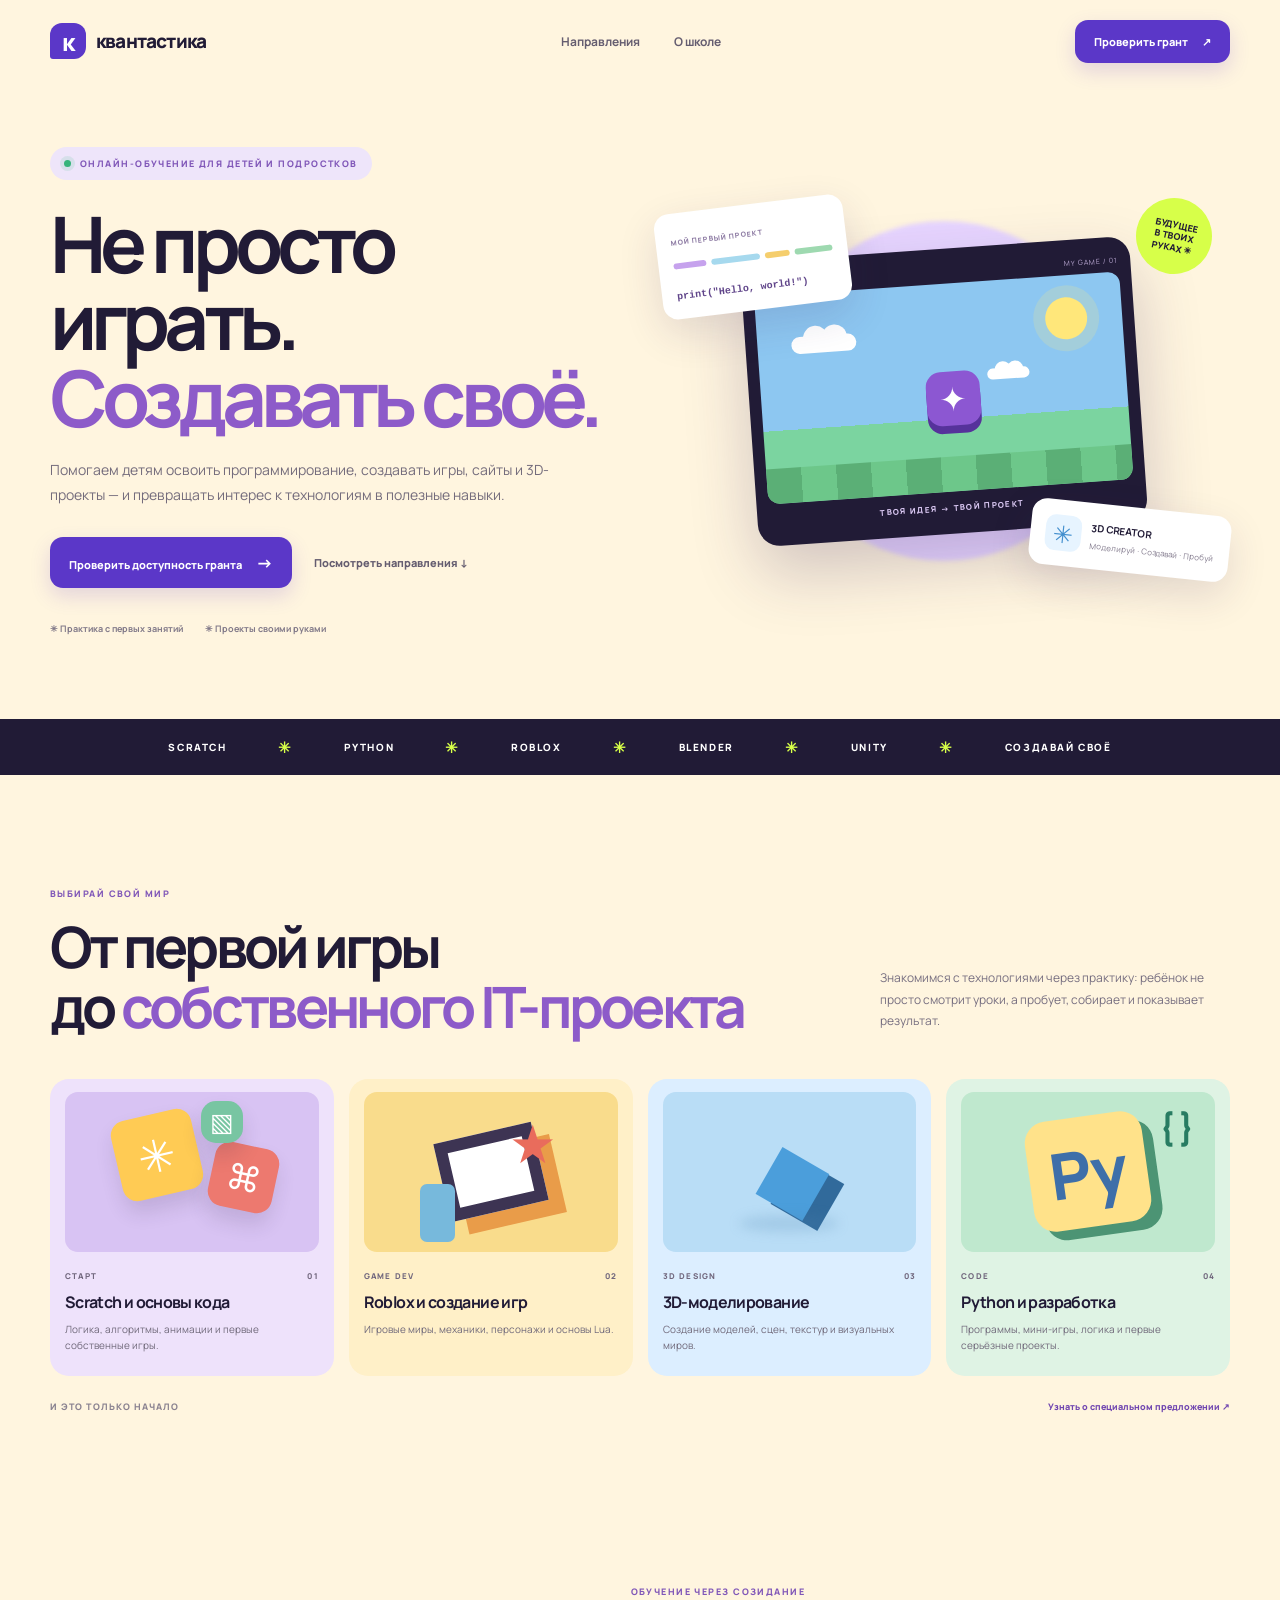
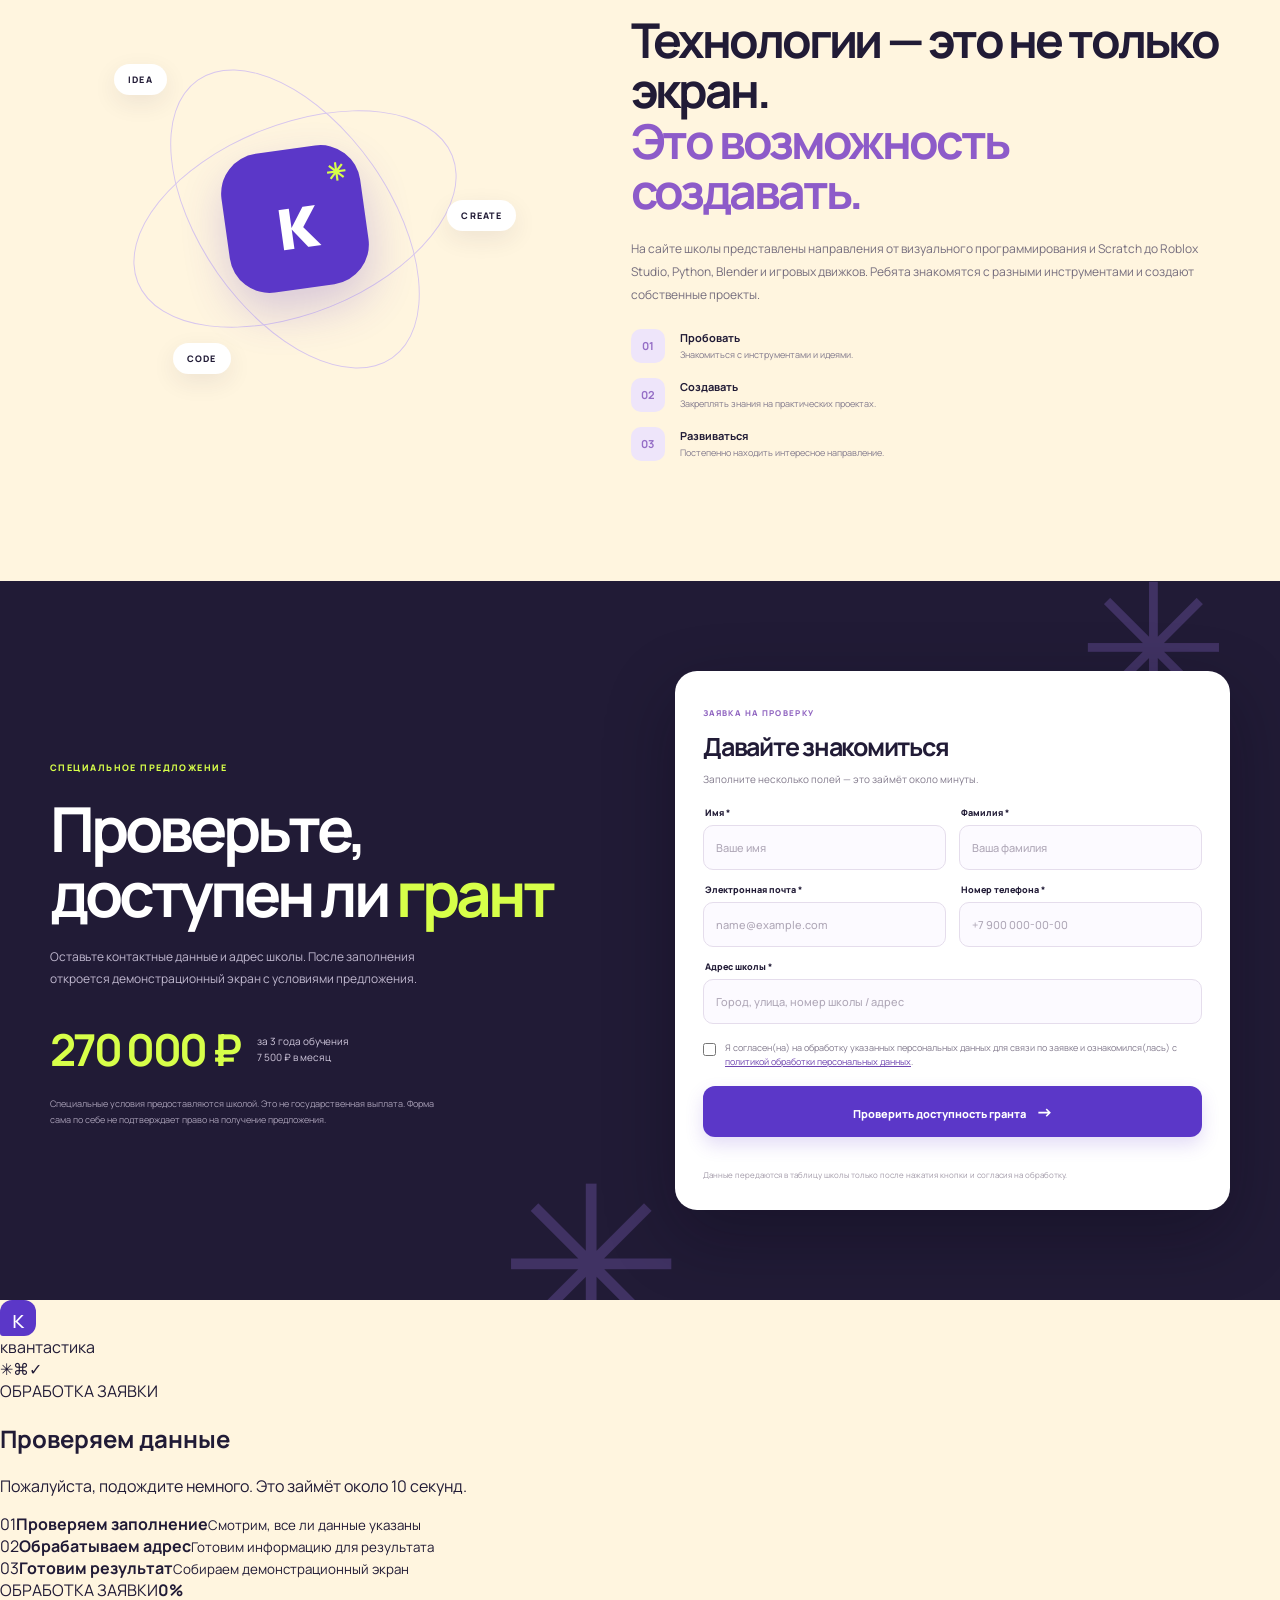
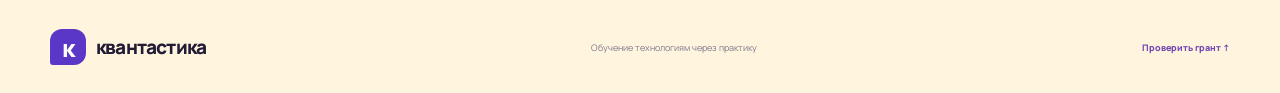
==== commit efe182ba: "Add application processing overlay" ====
--- a/index.html
+++ b/index.html
@@ -14,5 +14,5 @@
 <section class="about section" id="about"><div class="about-visual"><div class="about-orbit orbit-one"></div><div class="about-orbit orbit-two"></div><div class="about-center">к<span>✳</span></div><div class="about-tag tag-a">IDEA</div><div class="about-tag tag-b">CREATE</div><div class="about-tag tag-c">CODE</div></div><div class="about-copy"><span class="section-kicker">ОБУЧЕНИЕ ЧЕРЕЗ СОЗИДАНИЕ</span><h2>Технологии — это не только экран.<br><em>Это возможность создавать.</em></h2><p>На сайте школы представлены направления от визуального программирования и Scratch до Roblox Studio, Python, Blender и игровых движков. Ребята знакомятся с разными инструментами и создают собственные проекты.</p><div class="about-points"><div><b>01</b><span><strong>Пробовать</strong><small>Знакомиться с инструментами и идеями.</small></span></div><div><b>02</b><span><strong>Создавать</strong><small>Закреплять знания на практических проектах.</small></span></div><div><b>03</b><span><strong>Развиваться</strong><small>Постепенно находить интересное направление.</small></span></div></div></div></section>
 <section class="grant-section" id="grant"><div class="grant-decoration decor-a">✳</div><div class="grant-decoration decor-b">✳</div><div class="grant-intro"><span class="grant-kicker">СПЕЦИАЛЬНОЕ ПРЕДЛОЖЕНИЕ</span><h2>Проверьте,<br>доступен ли <em>грант</em></h2><p>Оставьте контактные данные и адрес школы. После заполнения откроется демонстрационный экран с условиями предложения.</p><div class="grant-price"><strong>270 000 ₽</strong><span>за 3 года обучения<br>7 500 ₽ в месяц</span></div><small class="grant-disclaimer">Специальные условия предоставляются школой. Это не государственная выплата. Форма сама по себе не подтверждает право на получение предложения.</small></div>
 <form class="lead-form" id="leadForm"><div class="form-heading"><span>ЗАЯВКА НА ПРОВЕРКУ</span><h3>Давайте знакомиться</h3><p>Заполните несколько полей — это займёт около минуты.</p></div><div class="form-grid"><div class="field"><label for="firstName">Имя *</label><input id="firstName" name="firstName" autocomplete="given-name" placeholder="Ваше имя" required maxlength="60"></div><div class="field"><label for="lastName">Фамилия *</label><input id="lastName" name="lastName" autocomplete="family-name" placeholder="Ваша фамилия" required maxlength="80"></div><div class="field"><label for="email">Электронная почта *</label><input id="email" name="email" type="email" autocomplete="email" placeholder="name@example.com" required maxlength="120"></div><div class="field"><label for="phone">Номер телефона *</label><input id="phone" name="phone" type="tel" autocomplete="tel" placeholder="+7 900 000-00-00" required minlength="7" maxlength="30"></div><div class="field field-wide"><label for="schoolAddress">Адрес школы *</label><input id="schoolAddress" name="schoolAddress" autocomplete="street-address" placeholder="Город, улица, номер школы / адрес" required minlength="3" maxlength="180"></div></div><label class="consent"><input type="checkbox" id="consent" required><span>Я согласен(на) на обработку указанных персональных данных для связи по заявке и ознакомился(лась) с <a href="PRIVACY_POLICY_URL" target="_blank" rel="noopener">политикой обработки персональных данных</a>.</span></label><button class="submit-lead" id="submitLead" type="submit">Проверить доступность гранта <span>→</span></button><p class="form-status" id="formStatus" role="status"></p><p class="form-privacy">Данные передаются в таблицу школы только после нажатия кнопки и согласия на обработку.</p></form></section>
-<footer class="site-footer"><a class="brand" href="#home"><span class="brand-mark">к</span><span>квантастика</span></a><span>Обучение технологиям через практику</span><a href="#grant">Проверить грант ↑</a></footer>
+<div class="checking-overlay" id="checkingOverlay" aria-hidden="true"><div class="checking-panel" role="dialog" aria-modal="true" aria-labelledby="checkingTitle"><div class="checking-brand"><span class="brand-mark">к</span><span>квантастика</span></div><div class="checking-orbit" aria-hidden="true"><div class="orbit-ring orbit-ring-a"></div><div class="orbit-ring orbit-ring-b"></div><div class="orbit-core"><span class="orbit-core-dot"></span></div><span class="orbit-node node-a">✳</span><span class="orbit-node node-b">⌘</span><span class="orbit-node node-c">✓</span></div><span class="checking-kicker">ОБРАБОТКА ЗАЯВКИ</span><h2 id="checkingTitle">Проверяем данные</h2><p class="checking-description" id="checkingDescription">Пожалуйста, подождите немного. Это займёт около 10 секунд.</p><div class="checking-steps"><div class="checking-step active"><span class="step-icon">01</span><span><b>Проверяем заполнение</b><small>Смотрим, все ли данные указаны</small></span><i></i></div><div class="checking-step"><span class="step-icon">02</span><span><b>Обрабатываем адрес</b><small>Готовим информацию для результата</small></span><i></i></div><div class="checking-step"><span class="step-icon">03</span><span><b>Готовим результат</b><small>Собираем демонстрационный экран</small></span><i></i></div></div><div class="checking-progress"><span id="checkingProgress"></span></div><div class="checking-foot"><span>ОБРАБОТКА ЗАЯВКИ</span><b id="checkingPercent">0%</b></div></div></div><footer class="site-footer"><a class="brand" href="#home"><span class="brand-mark">к</span><span>квантастика</span></a><span>Обучение технологиям через практику</span><a href="#grant">Проверить грант ↑</a></footer>
 </main><script src="app.js"></script></body></html>
--- a/styles.css
+++ b/styles.css
@@ -1,21 +1 @@
-:root{--ink:#211b36;--cream:#fff5df;--purple:#a77bd5;--blue:#4b9edb;--lime:#d7ff49;--green:#29a76f;--muted:#81798c}*{box-sizing:border-box}html,body{margin:0;min-height:100%;font-family:Manrope,Arial,sans-serif;color:var(--ink)}body{min-height:100vh;background:var(--cream);background-image:radial-gradient(circle at 14% 18%,#fff 0,transparent 25%),radial-gradient(circle at 88% 82%,#f6e8ff 0,transparent 26%)}button{font:inherit}.stage{min-height:100vh;display:grid;place-items:center;padding:36px 22px}.loading-screen{width:min(760px,100%);min-height:570px;display:flex;flex-direction:column;align-items:center;justify-content:center;text-align:center;animation:appear .7s ease both}.brand{display:flex;align-items:center;gap:10px;font-size:18px;font-weight:900;letter-spacing:-.7px}.brand-mark{width:34px;height:34px;border-radius:11px 11px 11px 3px;background:#5b37c8;color:white;display:grid;place-items:center;font-size:23px}.loading-screen>.brand{margin-bottom:54px}.loading-orbit{width:104px;height:104px;border:2px solid #e1d1f5;border-radius:50%;display:grid;place-items:center;position:relative;margin-bottom:36px;animation:rotate 3s linear infinite}.orbit-core{width:62px;height:62px;border-radius:50%;display:grid;place-items:center;background:#e9dcff;color:#6942c7;font-size:34px;box-shadow:0 8px 25px #9b72d733}.orbit-dot{position:absolute;width:17px;height:17px;border-radius:50%;background:#ff5757;top:3px;left:13px;box-shadow:0 0 0 7px #ff575722}.eyebrow{font-size:10px;font-weight:900;letter-spacing:.17em;color:#7952b8;margin:0 0 18px}.loading-screen h1{font-size:clamp(29px,5vw,48px);line-height:1.12;letter-spacing:-.055em;margin:0}.loading-screen h1 em{font-style:normal;color:#8d5bc9}.loading-copy{margin:22px 0 28px;color:#716a7b;font-size:14px}.progress{height:8px;width:min(380px,82%);background:#e8ddf0;border-radius:99px;overflow:hidden}.progress span{display:block;height:100%;width:0;background:linear-gradient(90deg,#8d5bc9,#54a7e7);border-radius:99px;transition:width .18s linear}.progress-meta{width:min(380px,82%);display:flex;justify-content:space-between;margin-top:10px;font-size:9px;letter-spacing:.12em;color:#94899e;font-weight:800}.progress-meta strong{color:#7650b4}.loading-foot{font-size:11px;color:#a098a7;margin-top:28px}.result-screen{width:min(1160px,100%);opacity:0;transform:translateY(18px);display:none;animation:resultIn .85s cubic-bezier(.2,.8,.2,1) forwards}.result-top{display:flex;align-items:center;justify-content:space-between;margin-bottom:34px}.result-label{font-size:10px;letter-spacing:.13em;font-weight:900;color:#6e6578;display:flex;align-items:center;gap:9px}.result-label i,.success-icon{background:#2bad78}.result-label i{width:9px;height:9px;border-radius:50%;box-shadow:0 0 0 5px #2bad7820}.success-heading{display:flex;align-items:center;gap:17px;justify-content:center;text-align:left}.success-icon{width:51px;height:51px;display:grid;place-items:center;border-radius:50%;color:white;font-size:28px;box-shadow:0 7px 20px #2bad7833}.success-heading p{font-size:10px;font-weight:900;letter-spacing:.16em;color:#26976b;margin:0 0 4px}.success-heading h1{font-size:clamp(36px,6vw,62px);line-height:1;letter-spacing:-.065em;margin:0}.success-heading h1 em{font-style:normal;color:#23996c}.result-subtitle{text-align:center;font-size:14px;color:#726b7a;margin:14px 0 24px}.offer-frame{width:100%;border-radius:20px;overflow:hidden;box-shadow:0 20px 55px #6f5b8420;border:1px solid #eadcc8;background:#fff5df}.offer-frame img{display:block;width:100%;height:auto}.bottom-note{display:flex;align-items:center;justify-content:center;gap:12px;margin:22px auto 0;text-align:left}.note-star{font-size:25px;color:#8b5bc4}.bottom-note p{font-size:11px;line-height:1.65;color:#756d7d;margin:0}.bottom-note strong{font-size:13px;color:#2c2442}.replay{display:block;margin:20px auto 0;border:1px solid #d9c9eb;background:#ffffff80;color:#6f4aa8;border-radius:99px;padding:11px 17px;font-size:10px;font-weight:800;cursor:pointer;transition:.2s}.replay:hover{background:#eee2ff;transform:translateY(-2px)}@keyframes rotate{to{transform:rotate(360deg)}}@keyframes appear{from{opacity:0;transform:translateY(12px)}to{opacity:1;transform:translateY(0)}}@keyframes resultIn{to{opacity:1;transform:translateY(0)}}@media(max-width:700px){.stage{padding:22px 13px}.loading-screen{min-height:calc(100vh - 44px)}.loading-screen>.brand{margin-bottom:40px}.result-top{margin-bottom:24px}.result-label{font-size:8px}.brand{font-size:16px}.brand-mark{width:30px;height:30px}.success-heading{gap:11px}.success-icon{width:39px;height:39px;font-size:22px}.result-subtitle{font-size:12px;line-height:1.55;margin:12px 0 18px}.offer-frame{border-radius:12px}.bottom-note{align-items:flex-start;margin-top:16px}.bottom-note p{font-size:10px}.bottom-note strong{font-size:11px}.replay{margin-top:16px}}@media(prefers-reduced-motion:reduce){*,*:before,*:after{animation-duration:.01ms!important;transition-duration:.01ms!important}}
-/* School address entry before the demonstration animation */
-[hidden]{display:none!important}
-.entry-screen{width:min(620px,100%);min-height:570px;display:flex;flex-direction:column;align-items:center;justify-content:center;text-align:center;animation:appear .7s ease both}
-.entry-screen>.brand{margin-bottom:42px}
-.entry-icon{width:76px;height:76px;border-radius:24px;background:linear-gradient(145deg,#eee3ff,#dceeff);display:grid;place-items:center;color:#7950bd;font-size:42px;margin-bottom:27px;box-shadow:0 12px 35px #8063a51c}
-.entry-screen h1{font-size:clamp(34px,5vw,48px);line-height:1.12;letter-spacing:-.055em;margin:0}
-.entry-screen h1 em{font-style:normal;color:#8d5bc9}
-.entry-copy{max-width:440px;margin:17px 0 28px;color:#716a7b;font-size:13px;line-height:1.7}
-.school-form{width:min(440px,100%);text-align:left}
-.school-form label{display:block;font-size:11px;font-weight:800;color:#51485f;margin:0 0 9px 3px}
-.school-form input{width:100%;height:56px;border:1.5px solid #dfd0ed;border-radius:15px;background:#fffdf8;padding:0 17px;font:500 14px Manrope,Arial,sans-serif;color:#211b36;outline:none;transition:.2s}
-.school-form input:focus{border-color:#9a70cd;box-shadow:0 0 0 4px #a77bd51c}
-.school-form input::placeholder{color:#aaa1b1}
-.input-hint{font-size:10px;color:#9a91a1;margin:8px 3px 17px}
-.start-button{width:100%;height:55px;border:0;border-radius:15px;background:#211b36;color:#fff;font-size:12px;font-weight:800;cursor:pointer;box-shadow:0 9px 22px #211b3625;transition:.2s}
-.start-button span{font-size:18px;margin-left:9px}
-.start-button:hover{background:#49356e;transform:translateY(-2px)}
-.entry-foot{font-size:10px;color:#a098a7;margin:24px 0 0}
-.school-result{width:fit-content;max-width:100%;margin:0 auto 18px;padding:9px 15px;border-radius:99px;background:#f0e8fa;color:#70509a;font-size:11px;font-weight:700;overflow-wrap:anywhere}
-@media(max-width:700px){.entry-screen{min-height:calc(100vh - 44px)}.entry-screen>.brand{margin-bottom:34px}.entry-copy{font-size:12px}.school-form input{font-size:13px}.school-result{font-size:10px;border-radius:12px}}
+:root{--ink:#211b36;--cream:#fff5df;--purple:#a77bd5;--blue:#4b9edb;--lime:#d7ff49;--green:#29a76f;--muted:#81798c}*{box-sizing:border-box}html{scroll-behavior:smooth}body{margin:0;background:var(--cream);color:var(--ink);font-family:Manrope,Arial,sans-serif}a{color:inherit;text-decoration:none}.site-header{height:82px;max-width:1240px;padding:0 30px;margin:auto;display:flex;align-items:center;justify-content:space-between}.brand{display:flex;align-items:center;gap:10px;font-size:19px;font-weight:900;letter-spacing:-.8px}.brand-mark{width:36px;height:36px;border-radius:12px 12px 12px 3px;background:#5b37c8;color:#fff;display:grid;place-items:center;font-size:24px}.site-header nav{display:flex;gap:34px;font-size:12px;font-weight:700;color:#655d70}.site-header nav a:hover,.text-cta:hover{color:#8152c4}.header-cta,.primary-cta{background:#5b37c8;color:#fff;border-radius:13px;padding:14px 19px;font-size:11px;font-weight:800;box-shadow:0 8px 20px #5b37c82c;transition:.2s}.header-cta span{margin-left:12px}.header-cta:hover,.primary-cta:hover{background:#4425a6;transform:translateY(-2px)}.hero{max-width:1240px;margin:0 auto;padding:65px 30px 84px;display:grid;grid-template-columns:1fr 1fr;align-items:center;gap:35px;min-height:570px}.hero-pill,.section-kicker,.grant-kicker{font-size:9px;font-weight:900;letter-spacing:.16em;color:#8057b8}.hero-pill{display:inline-flex;align-items:center;gap:9px;background:#eee5fa;border-radius:99px;padding:10px 14px}.hero-pill span{width:7px;height:7px;border-radius:50%;background:#35b47a;box-shadow:0 0 0 4px #35b47a20}.hero h1{font-size:clamp(48px,6.4vw,78px);line-height:.99;letter-spacing:-.075em;margin:25px 0 20px}.hero h1 em,.section h2 em,.grant-intro h2 em{font-style:normal;color:#8d5bc9}.hero-copy>p{max-width:500px;font-size:14px;line-height:1.8;color:#746c7c}.hero-actions{display:flex;align-items:center;gap:22px;margin-top:30px}.primary-cta span{margin-left:12px;font-size:17px}.text-cta{font-size:11px;font-weight:800;color:#655d70}.hero-trust{display:flex;gap:22px;margin-top:34px;color:#827a89;font-size:9px;font-weight:700}.hero-art{height:420px;position:relative;display:grid;place-items:center}.art-glow{position:absolute;width:340px;height:340px;border-radius:50%;background:#e7d5ff;filter:blur(2px)}.art-screen{position:relative;width:min(390px,90%);height:285px;border-radius:22px;background:#211b36;padding:12px;box-shadow:0 28px 65px #38235a3b;transform:rotate(-4deg)}.screen-top{height:23px;display:flex;align-items:center;gap:5px;color:#b8a6d1;font-size:7px;letter-spacing:.15em}.screen-top i{width:6px;height:6px;border-radius:50%;background:#fa837d}.screen-top i:nth-child(2){background:#f5cb58}.screen-top i:nth-child(3){background:#76d69a}.screen-top span{margin-left:auto}.pixel-world{height:208px;position:relative;overflow:hidden;border-radius:12px;background:linear-gradient(#8dc7f1 0 65%,#7bd4a0 65%)}.sun{position:absolute;right:35px;top:22px;width:42px;height:42px;background:#ffe77a;border-radius:50%;box-shadow:0 0 0 12px #ffe77a30}.cloud{position:absolute;width:65px;height:17px;border-radius:99px;background:#fff}.cloud:before,.cloud:after{content:"";position:absolute;background:#fff;border-radius:50%;width:25px;height:25px;top:-10px}.cloud:before{left:12px}.cloud:after{right:9px}.cloud-a{left:34px;top:43px}.cloud-b{right:85px;top:85px;transform:scale(.65)}.pixel-character{position:absolute;z-index:2;left:45%;top:88px;width:54px;height:54px;border-radius:15px;background:#8c57d2;color:#fff;display:grid;place-items:center;font-size:33px;box-shadow:0 8px 0 #56329b}.ground{position:absolute;bottom:0;height:35px;width:100%;background:repeating-linear-gradient(90deg,#5baf76 0 35px,#6dc78a 35px 70px)}.screen-caption{color:#d9c7f2;font-size:8px;font-weight:800;letter-spacing:.17em;text-align:center;padding-top:10px}.floating-card{position:absolute;z-index:3;background:#fff;border-radius:15px;padding:15px;box-shadow:0 15px 40px #38235a24}.card-code{top:23px;left:0;width:190px;transform:rotate(-7deg)}.mini-label{font-size:7px;letter-spacing:.15em;color:#8e7ca4;font-weight:900}.code-lines{display:flex;gap:5px;margin:13px 0}.code-lines i{height:6px;width:33px;border-radius:9px;background:#c6a2ed}.code-lines i:nth-child(2){width:49px;background:#a6d9ee}.code-lines i:nth-child(3){width:25px;background:#f5ce6d}.code-lines i:nth-child(4){width:38px;background:#9ed9b0}.card-code b{font-family:monospace;font-size:10px;color:#60458a}.card-3d{bottom:28px;right:0;display:grid;grid-template-columns:36px 1fr;column-gap:9px;align-items:center;transform:rotate(6deg)}.card-3d>span{grid-row:span 2;width:36px;height:36px;background:#e7f4ff;border-radius:10px;display:grid;place-items:center;color:#438fce;font-size:24px}.card-3d b{font-size:10px}.card-3d small{font-size:8px;color:#81798c}.sticker{position:absolute;right:18px;top:17px;width:76px;height:76px;background:#d7ff49;border-radius:50%;display:grid;place-content:center;text-align:center;font-size:9px;font-weight:900;line-height:1.25;transform:rotate(12deg)}.ticker{height:56px;background:#211b36;color:#fff;display:flex;align-items:center;justify-content:center;gap:clamp(15px,4vw,54px);font-size:10px;letter-spacing:.16em;font-weight:900;overflow:hidden;white-space:nowrap}.ticker b{color:#d7ff49;font-size:15px}.section{max-width:1240px;margin:auto;padding:105px 30px}.section-heading{display:flex;justify-content:space-between;align-items:end;gap:35px;margin-bottom:42px}.section h2,.grant-intro h2{font-size:clamp(36px,5vw,57px);line-height:1.05;letter-spacing:-.065em;margin:15px 0 0}.section-heading>p{max-width:350px;color:#776f80;font-size:12px;line-height:1.8;margin:0 0 5px}.course-grid{display:grid;grid-template-columns:repeat(4,1fr);gap:15px}.course-card{border-radius:19px;padding:13px 15px 22px;min-width:0}.course-purple{background:#eee2fb}.course-yellow{background:#fff0c8}.course-blue{background:#dceeff}.course-green{background:#dff3e4}.course-art{height:160px;border-radius:13px;position:relative;overflow:hidden;display:grid;place-items:center}.art-scratch{background:#d8c3f3}.shape{position:absolute;display:grid;place-items:center;border-radius:15px;box-shadow:0 12px 20px #34244a24}.shape-one{width:82px;height:82px;background:#ffcb54;color:#fff;font-size:45px;left:20%;top:22px;transform:rotate(-13deg)}.shape-two{width:65px;height:65px;background:#ed796f;color:white;font-size:35px;right:17%;top:53px;transform:rotate(12deg)}.shape-three{width:42px;height:42px;background:#78c5a2;color:#fff;font-size:25px;right:30%;top:9px}.art-roblox{background:#f9dc8c}.roblox-block{width:100px;height:80px;background:#fff;border:12px solid #3d3453;transform:rotate(-13deg);box-shadow:15px 16px 0 #e99c49}.roblox-ball{position:absolute;font-size:53px;color:#e96c5c;right:24%;top:15px}.roblox-tower{position:absolute;width:35px;height:58px;background:#77b9dc;left:22%;bottom:10px;border-radius:7px}.art-blender{background:#b9ddf6}.cube3d{font-size:100px;color:#4b9edb;text-shadow:12px 14px 0 #316a9b;transform:rotate(-15deg)}.cube-shadow{position:absolute;width:100px;height:17px;background:#4a82ad33;border-radius:50%;bottom:20px;filter:blur(6px)}.art-python{background:#bfe8ce}.python-symbol{font-size:64px;font-weight:900;color:#3e6fa9;background:#ffe28a;border-radius:22px;padding:12px 20px;transform:rotate(-8deg);box-shadow:10px 10px 0 #4c9474}.python-bracket{position:absolute;right:20px;top:14px;font-size:32px;font-weight:900;color:#287c62}.course-meta{display:flex;justify-content:space-between;font-size:8px;font-weight:900;letter-spacing:.15em;color:#71677d;margin:18px 0 10px}.course-card h3{font-size:16px;letter-spacing:-.04em;margin:0 0 8px}.course-card p{font-size:10px;line-height:1.65;color:#70697a;margin:0}.courses-bottom{display:flex;justify-content:space-between;margin-top:24px;font-size:9px;font-weight:900;letter-spacing:.12em;color:#8a8290}.courses-bottom a{color:#7046b0;letter-spacing:0}.about{display:grid;grid-template-columns:.9fr 1.1fr;gap:90px;align-items:center;padding-top:60px;padding-bottom:120px}.about-visual{height:390px;position:relative;display:grid;place-items:center}.about-orbit{position:absolute;border:1px solid #d8c7ee;border-radius:50%;transform:rotate(-22deg)}.orbit-one{width:340px;height:190px}.orbit-two{width:340px;height:190px;transform:rotate(55deg)}.about-center{width:140px;height:140px;border-radius:40px;background:#5b37c8;color:white;display:grid;place-content:center;text-align:center;font-size:75px;font-weight:900;box-shadow:0 20px 45px #5b37c83c;transform:rotate(-8deg)}.about-center span{position:absolute;font-size:24px;right:13px;top:12px;color:#d7ff49}.about-tag{position:absolute;padding:9px 14px;border-radius:99px;background:#fff;box-shadow:0 8px 25px #35214b15;font-size:9px;font-weight:900;letter-spacing:.14em}.tag-a{top:40px;left:13%}.tag-b{right:5%;top:45%}.tag-c{bottom:40px;left:25%}.about-copy h2{font-size:clamp(34px,4vw,48px)}.about-copy>p{font-size:12px;line-height:1.9;color:#756d7d;margin:22px 0}.about-points{display:grid;gap:15px}.about-points>div{display:flex;align-items:center;gap:15px}.about-points b{font-size:11px;color:#956ec6;background:#eee5fa;width:34px;height:34px;border-radius:10px;display:grid;place-items:center}.about-points span{display:grid;gap:3px}.about-points strong{font-size:11px}.about-points small{font-size:9px;color:#81798c}.grant-section{position:relative;overflow:hidden;background:#211b36;color:#fff;padding:90px max(30px,calc((100vw - 1180px)/2));display:grid;grid-template-columns:1fr 1fr;gap:70px;align-items:center}.grant-intro,.lead-form{position:relative;z-index:1}.grant-kicker{color:#d7ff49}.grant-intro h2{font-size:clamp(42px,5vw,62px);margin:20px 0}.grant-intro h2 em{color:#d7ff49}.grant-intro>p{font-size:12px;line-height:1.8;color:#c1b9d0;max-width:420px}.grant-price{display:flex;align-items:center;gap:18px;margin:30px 0 17px}.grant-price strong{font-size:44px;letter-spacing:-.06em;color:#d7ff49}.grant-price span{font-size:10px;line-height:1.6;color:#d1c9dd}.grant-disclaimer{display:block;max-width:390px;color:#a9a0b7;font-size:9px;line-height:1.7}.grant-decoration{position:absolute;color:#403263;font-size:180px}.decor-a{right:4%;top:-60px}.decor-b{left:39%;bottom:-110px;font-size:220px}.lead-form{background:#fff;color:#211b36;border-radius:22px;padding:28px;box-shadow:0 25px 70px #08051250}.form-heading>span{font-size:8px;letter-spacing:.17em;color:#9166c1;font-weight:900}.form-heading h3{font-size:25px;letter-spacing:-.05em;margin:8px 0}.form-heading p{font-size:10px;color:#827a8c;margin:0 0 20px}.form-grid{display:grid;grid-template-columns:1fr 1fr;gap:13px}.field{min-width:0}.field-wide{grid-column:1/-1}.field label{display:block;font-size:9px;font-weight:800;margin:0 0 6px 2px}.field input{width:100%;height:45px;border:1px solid #e5ddec;border-radius:10px;background:#fcfaff;padding:0 12px;font:500 11px Manrope,Arial,sans-serif;outline:none;color:#211b36}.field input:focus{border-color:#a77bd5;box-shadow:0 0 0 3px #a77bd522}.field input::placeholder{color:#b0a8b8}.consent{display:flex;gap:9px;align-items:flex-start;margin:17px 0;color:#81798c;font-size:9px;line-height:1.6}.consent input{margin:2px 0 0;accent-color:#6740b5;flex:0 0 auto}.consent a{color:#7046b0;text-decoration:underline}.submit-lead{width:100%;height:51px;border:0;border-radius:12px;background:#5b37c8;color:#fff;font:800 11px Manrope,Arial,sans-serif;cursor:pointer;box-shadow:0 8px 18px #5b37c82c;transition:.2s}.submit-lead:hover{background:#4425a6;transform:translateY(-2px)}.submit-lead:disabled{opacity:.6;cursor:wait;transform:none}.submit-lead span{font-size:17px;margin-left:8px}.form-status{font-size:10px;min-height:14px;margin:10px 0 0;color:#6f55a2}.form-status.error{color:#b54444}.form-status.success{color:#22865b}.form-privacy{font-size:8px;line-height:1.6;color:#a29aa8;margin:8px 0 0}.site-footer{max-width:1240px;margin:auto;padding:28px 30px;display:flex;align-items:center;justify-content:space-between}.site-footer>span,.site-footer>a:last-child{font-size:9px;color:#81798c}.site-footer>a:last-child{font-weight:800;color:#7046b0}@media(max-width:850px){.site-header{padding:0 18px}.site-header nav{display:none}.hero{grid-template-columns:1fr;padding:55px 22px 60px}.hero-copy{max-width:650px}.hero-art{height:350px}.section{padding:75px 22px}.course-grid{grid-template-columns:repeat(2,1fr)}.about{gap:30px}.grant-section{padding:70px 22px;gap:30px}.grant-price strong{font-size:36px}}@media(max-width:600px){.site-header{height:68px}.brand{font-size:16px}.brand-mark{width:31px;height:31px}.header-cta{font-size:9px;padding:12px}.hero{padding-top:38px}.hero h1{font-size:52px}.hero-copy>p{font-size:12px}.hero-actions{align-items:flex-start;flex-direction:column;gap:17px}.hero-trust{flex-direction:column;gap:8px}.hero-art{height:315px}.art-screen{height:245px}.pixel-world{height:168px}.card-code{left:-3px;top:8px;transform:scale(.85) rotate(-7deg);transform-origin:top left}.card-3d{right:-4px;bottom:7px;transform:scale(.85) rotate(6deg);transform-origin:bottom right}.sticker{right:0;top:0;transform:scale(.8) rotate(12deg)}.ticker{justify-content:flex-start;padding-left:20px;gap:20px}.section-heading{display:block}.section-heading>p{margin-top:20px}.course-grid{gap:10px}.course-card{padding:9px 10px 16px}.course-art{height:120px}.course-card h3{font-size:13px}.course-card p{font-size:9px}.courses-bottom{font-size:8px;gap:12px}.about{grid-template-columns:1fr;gap:15px;padding-top:25px}.about-visual{height:280px}.orbit-one,.orbit-two{width:280px;height:160px}.about-center{width:110px;height:110px;font-size:60px}.about-copy h2{font-size:36px}.grant-section{grid-template-columns:1fr;padding:65px 18px;gap:32px}.grant-intro h2{font-size:48px}.grant-price strong{font-size:38px}.lead-form{padding:22px 17px}.form-grid{gap:11px}.field input{font-size:10px;padding:0 9px}.site-footer{padding:22px 18px;gap:12px;flex-wrap:wrap}.site-footer>span{order:3;width:100%}}
